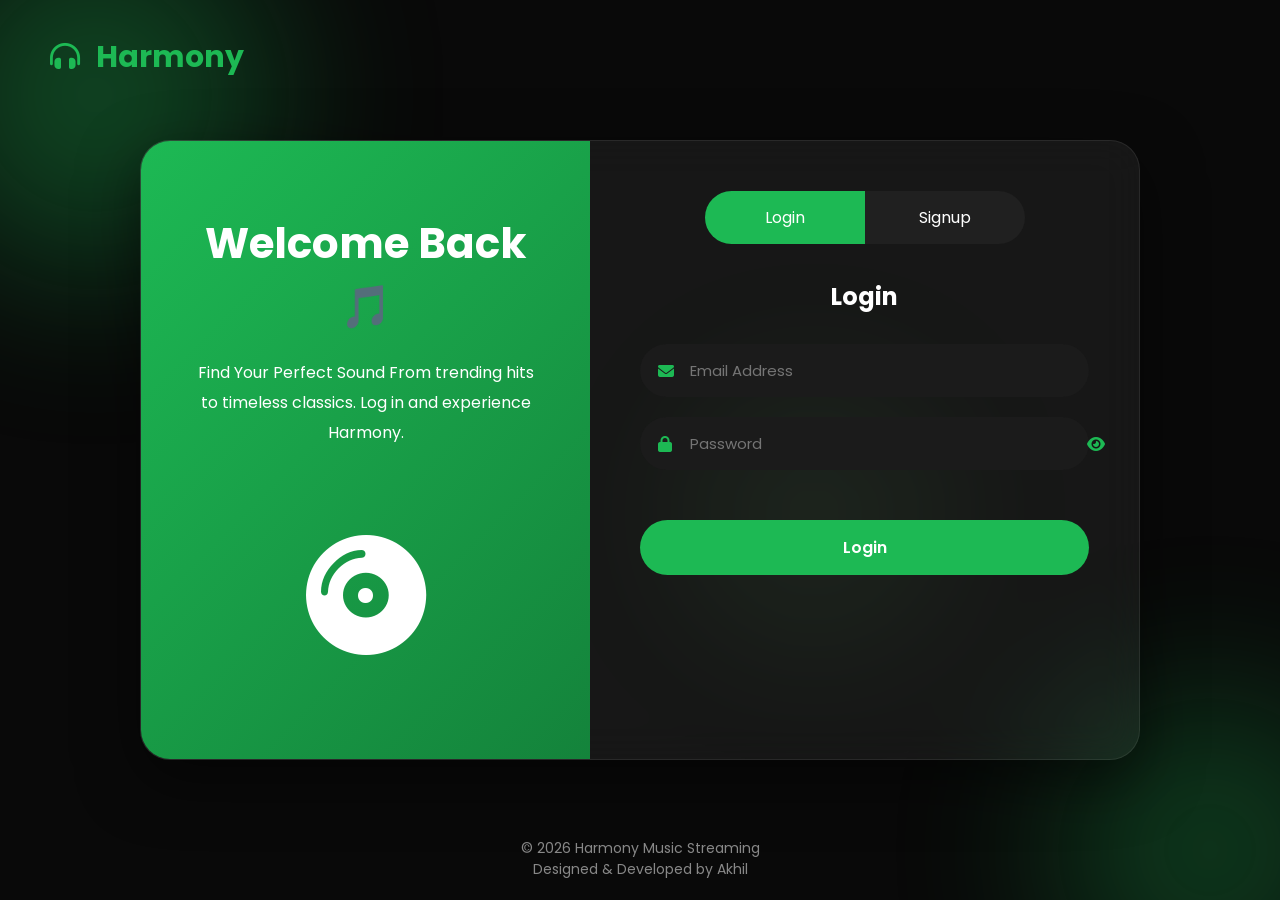
==== home.html @ f6b16c2b "Intial commit" ====
<!DOCTYPE html>
<html lang="en">

<head>

    <meta charset="UTF-8">
    <meta name="viewport" content="width=device-width, initial-scale=1.0">

    <title>Harmony | Music Dashboard</title>

    <!-- CSS -->
    <link rel="stylesheet" href="css/home.css">

    <!-- Google Font -->
    <link href="https://fonts.googleapis.com/css2?family=Poppins:wght@300;400;500;600;700&display=swap"
        rel="stylesheet">

    <!-- Font Awesome -->
    <link rel="stylesheet" href="https://cdnjs.cloudflare.com/ajax/libs/font-awesome/6.6.0/css/all.min.css">

</head>

<body>

    <!-- Sidebar -->

    <aside class="sidebar">

        <div class="logo">

            <i class="fa-solid fa-headphones-simple"></i>

            <span>Harmony</span>

        </div>

        <ul>

            <li class="active" data-target="page-top">
                <i class="fa-solid fa-house"></i>
                Home
            </li>

            <li data-target="trendingSongs">
                <i class="fa-solid fa-fire"></i>
                Trending
            </li>

            <li data-target="recentContainer">
                <i class="fa-solid fa-clock-rotate-left"></i>
                Recent
            </li>

        </ul>

        <button id="logoutBtn">

            <i class="fa-solid fa-right-from-bracket"></i>

            Logout

        </button>

    </aside>

    <!-- Main -->

    <main class="main-content">

        <div id="page-top"></div>

        <!-- TOP BAR -->

        <header class="topbar" id="topbar">

            <div class="search-box">

                <i class="fa-solid fa-magnifying-glass"></i>

                <input type="text" id="searchInput" placeholder="Search Songs, Albums or Artists">

                <button id="searchBtn">

                    <i class="fa-solid fa-arrow-right"></i>

                </button>

            </div>

            <div class="user">

                <i class="fa-solid fa-user-circle"></i>

                <span id="username">

                    Welcome

                </span>

            </div>

        </header>

        <!-- HERO -->

        <section class="hero" id="hero">

            <div class="hero-text">

                <h1>

                    <span id="heroGreeting">Good Evening</span>,

                    <span id="heroUser">

                        User

                    </span>

                    👋

                </h1>

                <p>

Ready to discover something new? Search, and enjoy instant music previews.

                </p>

                <button id="discoverBtn">

                    Discover Music

                </button>

            </div>

            <div class="hero-image">

                <i class="fa-solid fa-compact-disc"></i>

            </div>

        </section>

        <!-- SEARCH RESULTS -->

        <section class="songs-section">

            <div class="section-title">

                <h2>

                    Search Results

                </h2>

            </div>

            <div class="song-grid" id="songContainer">

            </div>

        </section>

        <!-- TRENDING -->

        <section class="songs-section">

            <div class="section-title">

                <h2>

                    Trending Songs

                </h2>

            </div>

            <div class="song-grid" id="trendingSongs">

            </div>

        </section>

        <!-- RECENTLY PLAYED -->

        <section class="songs-section">

            <div class="section-title">

                <h2>

                    Recently Played

                </h2>

            </div>

            <div class="song-grid" id="recentContainer">

            </div>

        </section>

    </main>

    <!-- Music Player -->

    <footer class="player">

        <div class="player-left">

            <img src="" id="playerImage" alt="Album">

            <div>

                <h4 id="playerSong">

                    No Song Playing

                </h4>

                <p id="playerArtist">

                    Harmony Music

                </p>

            </div>

        </div>

        <div class="player-center">

            <div class="controls">

                <button id="prevBtn">

                    <i class="fa-solid fa-backward-step"></i>

                </button>

                <button id="playBtn">

                    <i class="fa-solid fa-play"></i>

                </button>

                <button id="nextBtn">

                    <i class="fa-solid fa-forward-step"></i>

                </button>

            </div>

            <input type="range" id="progressBar" min="0" max="100" value="0">

        </div>

        <div class="player-right">

            <i class="fa-solid fa-volume-high"></i>

            <input type="range" id="volumeBar" min="0" max="1" step="0.01" value="1">

        </div>

    </footer>

    <!-- Hidden Audio -->

    <audio id="audioPlayer"></audio>

    <!-- Loading Spinner -->

    <div id="loader" class="loader">

    </div>

    <!-- Toast -->

    <div id="toast">

    </div>

    <script src="home.js"></script>

</body>

</html>
---- css/home.css ----
/* --- Global Reset --- */

* {
    margin: 0;
    padding: 0;
    box-sizing: border-box;
    font-family: 'Poppins', sans-serif;
    scroll-behavior: smooth;
}

html {
    overflow-x: hidden;
    scroll-padding-top: 90px;
}

body {
    background: #090909;
    color: #fff;
    display: flex;
    overflow-x: hidden;
}

/* --- Scrollbar --- */

::-webkit-scrollbar {
    width: 10px;
}

::-webkit-scrollbar-track {
    background: #101010;
}

::-webkit-scrollbar-thumb {
    background: #1DB954;
    border-radius: 20px;
}

::-webkit-scrollbar-thumb:hover {
    background: #21d663;
}

/* --- Sidebar --- */

.sidebar {
    width: 200px;
    height: 100vh;
    background: #111;
    position: fixed;
    left: 0;
    top: 0;
    padding: 25px 18px;
    display: flex;
    flex-direction: column;
    justify-content: space-between;
    border-right: 1px solid rgba(255, 255, 255, .08);
}

.logo {
    display: flex;
    align-items: center;
    gap: 10px;
    font-size: 22px;
    font-weight: 700;
    color: #1DB954;
}

.logo i {
    font-size: 24px;
}

.sidebar ul {
    list-style: none;
    margin-top: 40px;
}

.sidebar ul li {
    display: flex;
    align-items: center;
    gap: 12px;
    padding: 12px 14px;
    margin-bottom: 8px;
    border-radius: 10px;
    cursor: pointer;
    transition: .35s;
    font-size: 14px;
}

.sidebar ul li:hover {
    background: #1DB954;
    transform: translateX(5px);
}

.sidebar ul li.active {
    background: #1DB954;
}

.sidebar ul li i {
    width: 18px;
    text-align: center;
    font-size: 16px;
}

#logoutBtn {
    padding: 11px;
    border: none;
    border-radius: 50px;
    background: #1DB954;
    color: #fff;
    cursor: pointer;
    font-size: 13px;
    transition: .35s;
}

#logoutBtn:hover {
    transform: translateY(-4px);
    box-shadow: 0 0 20px #1DB954;
}

/* --- Main --- */

.main-content {
    width: calc(100% - 200px);
    margin-left: 200px;
    padding: 35px;
    padding-bottom: 140px;
}

/* --- Topbar --- */

.topbar {
    display: flex;
    justify-content: space-between;
    align-items: center;
    gap: 30px;
    margin-bottom: 35px;
}

.search-box {
    flex: 1;
    position: relative;
    transition: .35s;
    display: flex;
    align-items: center;
}

.search-box:focus-within {
    transform: scale(1.02);
}

.search-box input {
    width: 100%;
    background: #181818;
    border: none;
    outline: none;
    color: #fff;
    padding: 16px 20px 16px 55px;
    border-radius: 50px 0 0 50px;
    font-size: 15px;
    transition: .35s;
}

.search-box input:focus {
    box-shadow: 0 0 20px rgba(29, 185, 84, .35);
}

.search-box>i {
    position: absolute;
    left: 22px;
    top: 50%;
    transform: translateY(-50%);
    color: #1DB954;
    font-size: 18px;
    z-index: 1;
}

#searchBtn {
    background: #1DB954;
    border: none;
    padding: 16px 20px;
    border-radius: 0 50px 50px 0;
    color: #fff;
    cursor: pointer;
    font-size: 16px;
    transition: .3s;
}

#searchBtn:hover {
    background: #21d663;
}

.user {
    display: flex;
    align-items: center;
    gap: 12px;
    background: #181818;
    padding: 10px 18px;
    border-radius: 50px;
}

.user i {
    font-size: 28px;
    color: #1DB954;
}

.user span {
    font-weight: 500;
}

/* --- Hero --- */

.hero {
    display: flex;
    justify-content: space-between;
    align-items: center;
    background: linear-gradient(135deg, #1DB954, #14833b);
    padding: 45px;
    border-radius: 25px;
    margin-bottom: 45px;
    overflow: hidden;
    position: relative;
}

.hero::before {
    content: "";
    position: absolute;
    width: 450px;
    height: 450px;
    border-radius: 50%;
    background: rgba(255, 255, 255, .08);
    top: -180px;
    right: -100px;
}

.hero-text {
    width: 60%;
    z-index: 2;
}

.hero-text h1 {
    font-size: 46px;
    margin-bottom: 18px;
}

.hero-text p {
    line-height: 30px;
    width: 90%;
    color: #f3f3f3;
    margin-bottom: 30px;
}

#discoverBtn {
    padding: 15px 34px;
    border: none;
    border-radius: 50px;
    background: #fff;
    color: #111;
    cursor: pointer;
    font-size: 16px;
    font-weight: 600;
    transition: .35s;
}

#discoverBtn:hover {
    transform: translateY(-5px);
}

.hero-image {
    width: 280px;
    height: 280px;
    display: flex;
    justify-content: center;
    align-items: center;
    z-index: 2;
}

.hero-image i {
    font-size: 180px;
    color: #fff;
    animation: rotateDisc 12s linear infinite;
}

.hero-image i.playing {
    animation: spinDisc 5s linear infinite;
}

@keyframes rotateDisc {
    from {
        transform: rotate(0deg);
    }

    to {
        transform: rotate(360deg);
    }
}

@keyframes spinDisc {
    from {
        transform: rotate(0deg);
    }

    to {
        transform: rotate(360deg);
    }
}

/* --- Section Titles --- */

.section-title {
    display: flex;
    justify-content: space-between;
    align-items: center;
    margin-bottom: 25px;
}

.section-title h2 {
    font-size: 28px;
    font-weight: 600;
}

.songs-section {
    margin-bottom: 50px;
    scroll-margin-top: 100px;
}

/* --- Loader --- */

.loader {
    position: fixed;
    inset: 0;
    background: rgba(0, 0, 0, .8);
    display: none;
    justify-content: center;
    align-items: center;
    z-index: 9999;
}

.loader.active {
    display: flex;
}

.loader::after {
    content: "";
    width: 60px;
    height: 60px;
    border-radius: 50%;
    border: 6px solid #333;
    border-top: 6px solid #1DB954;
    animation: spin 1s linear infinite;
}

@keyframes spin {
    to {
        transform: rotate(360deg);
    }
}

/* --- Toast --- */

#toast {
    position: fixed;
    top: 30px;
    right: 30px;
    background: #1DB954;
    padding: 15px 25px;
    border-radius: 8px;
    opacity: 0;
    pointer-events: none;
    transition: .4s;
    z-index: 9999;
}

#toast.show {
    opacity: 1;
}

/* --- Song Grid --- */

.song-grid {
    display: grid;
    grid-template-columns: repeat(auto-fill, minmax(220px, 1fr));
    gap: 25px;
}

/* --- Song Card --- */

.song-card {
    background: #181818;
    border-radius: 20px;
    padding: 18px;
    transition: .35s;
    cursor: pointer;
    position: relative;
    overflow: hidden;
    backdrop-filter: blur(10px);
    animation: fadeIn .6s ease;
}

.song-card:hover {
    transform: translateY(-10px);
    background: #202020;
    box-shadow: 0 15px 35px rgba(0, 0, 0, .5);
    border: 1px solid rgba(29, 185, 84, .25);
}

.song-card::before {
    content: "";
    position: absolute;
    inset: 0;
    background: linear-gradient(180deg, transparent, rgba(29, 185, 84, .12));
    opacity: 0;
    transition: .35s;
}

.song-card:hover::before {
    opacity: 1;
}

.song-card img {
    width: 100%;
    height: 190px;
    object-fit: cover;
    border-radius: 15px;
    transition: .35s;
}

.song-card:hover img {
    transform: scale(1.05);
}

.song-info {
    margin-top: 15px;
}

.song-info h3 {
    font-size: 18px;
    font-weight: 600;
    white-space: nowrap;
    overflow: hidden;
    text-overflow: ellipsis;
}

.song-info p {
    color: #b8b8b8;
    margin-top: 6px;
    font-size: 14px;
    white-space: nowrap;
    overflow: hidden;
    text-overflow: ellipsis;
}

/* --- Play Button --- */

.play-btn {
    position: absolute;
    right: 20px;
    bottom: 90px;
    width: 55px;
    height: 55px;
    border: none;
    border-radius: 50%;
    background: #1DB954;
    color: #fff;
    cursor: pointer;
    font-size: 20px;
    opacity: 0;
    transform: translateY(20px);
    transition: .3s;
}

.song-card:hover .play-btn {
    opacity: 1;
    transform: translateY(0);
}

.play-btn:hover {
    transform: scale(1.08);
}

/* --- Song Actions --- */

.song-actions {
    display: flex;
    justify-content: space-between;
    align-items: center;
    margin-top: 18px;
}

.song-actions button {
    border: none;
    background: #222;
    color: #fff;
    cursor: pointer;
    padding: 10px 16px;
    border-radius: 30px;
    transition: .3s;
}

.song-actions button:hover {
    background: #1DB954;
}

.song-actions i {
    margin-right: 8px;
}

/* --- Empty State --- */

.empty {
    width: 100%;
    background: #181818;
    padding: 50px;
    border-radius: 20px;
    text-align: center;
    color: #888;
    font-size: 18px;
}

/* --- Recently Played --- */

#recentContainer {
    display: grid;
    grid-template-columns: repeat(auto-fill, minmax(220px, 1fr));
    gap: 25px;
}

/* --- Disc Icon Placeholder --- */

.no-image {
    width: 100%;
    height: 190px;
    display: flex;
    justify-content: center;
    align-items: center;
    background: #202020;
    border-radius: 15px;
    color: #1DB954;
    font-size: 70px;
}

/* --- Fade In --- */

@keyframes fadeIn {
    from {
        opacity: 0;
        transform: translateY(25px);
    }

    to {
        opacity: 1;
        transform: translateY(0);
    }
}

/* --- Music Player --- */

.player {
    position: fixed;
    left: 200px;
    right: 0;
    bottom: 0;
    height: 95px;
    background: #111;
    border-top: 1px solid rgba(255, 255, 255, .08);
    display: flex;
    justify-content: space-between;
    align-items: center;
    padding: 0 35px;
    z-index: 999;
}

.player-left {
    display: flex;
    align-items: center;
    gap: 18px;
    width: 320px;
}

.player-left div {
    min-width: 0;
    overflow: hidden;
}

.player-left img {
    width: 65px;
    height: 65px;
    border-radius: 12px;
    object-fit: cover;
    background: #222;
}

.player-left h4 {
    font-size: 17px;
    white-space: nowrap;
    overflow: hidden;
    text-overflow: ellipsis;
}

.player-left p {
    color: #aaa;
    font-size: 14px;
    margin-top: 4px;
}

.player-center {
    width: 45%;
    display: flex;
    flex-direction: column;
    align-items: center;
}

.controls {
    display: flex;
    align-items: center;
    gap: 25px;
    margin-bottom: 12px;
}

.controls button {
    border: none;
    background: #202020;
    color: #fff;
    width: 46px;
    height: 46px;
    border-radius: 50%;
    cursor: pointer;
    transition: .3s;
    font-size: 16px;
}

.controls button:hover {
    background: #1DB954;
    transform: scale(1.08);
}

#playBtn {
    width: 58px;
    height: 58px;
    background: #1DB954;
    font-size: 20px;
}

#playBtn:hover {
    transform: scale(1.12);
}

#playBtn.playing {
    animation: pulse 1.5s infinite;
}

@keyframes pulse {
    0% {
        box-shadow: 0 0 0 rgba(29, 185, 84, .5);
    }

    70% {
        box-shadow: 0 0 25px rgba(29, 185, 84, .45);
    }

    100% {
        box-shadow: 0 0 0 rgba(29, 185, 84, 0);
    }
}

#progressBar {
    width: 100%;
    cursor: pointer;
    accent-color: #1DB954;
}

.player-right {
    width: 220px;
    display: flex;
    justify-content: flex-end;
    align-items: center;
    gap: 15px;
}

.player-right i {
    color: #1DB954;
    font-size: 18px;
}

#volumeBar {
    width: 130px;
    cursor: pointer;
    accent-color: #1DB954;
}

/* --- Audio --- */

audio {
    display: none;
}

/* --- Button Effects --- */

button {
    transition: .3s;
}

button:hover {
    transform: translateY(-2px);
}

/* --- Selection --- */

::selection {
    background: #1DB954;
    color: #fff;
}

/* --- Footer Gap --- */

main {
    padding-bottom: 130px;
}

/* --- Responsive --- */

@media(max-width:1200px) {
    .player {
        left: 0;
    }

    .sidebar {
        width: 85px;
    }

    .sidebar .logo span {
        display: none;
    }

    .sidebar ul li {
        justify-content: center;
        font-size: 0;
    }

    .sidebar ul li i {
        font-size: 20px;
        margin: 0;
    }

    #logoutBtn {
        font-size: 0;
    }

    #logoutBtn i {
        font-size: 18px;
    }

    .main-content {
        width: calc(100% - 85px);
        margin-left: 85px;
    }
}

@media(max-width:900px) {
    .hero {
        flex-direction: column;
        text-align: center;
    }

    .hero-text {
        width: 100%;
    }

    .hero-text p {
        width: 100%;
    }

    .hero-image {
        margin-top: 35px;
    }

    .topbar {
        flex-direction: column;
        align-items: stretch;
    }

    .player {
        flex-direction: column;
        height: auto;
        padding: 20px;
        gap: 15px;
    }

    .player-left {
        width: 100%;
        justify-content: center;
    }

    .player-center {
        width: 100%;
    }

    .player-right {
        width: 100%;
        justify-content: center;
    }
}

@media(max-width:650px) {
    .sidebar {
        width: 100%;
        height: auto;
        position: fixed;
        bottom: 0;
        top: auto;
        left: 0;
        flex-direction: row;
        padding: 8px 12px;
        border-right: none;
        border-top: 1px solid rgba(255, 255, 255, .08);
        z-index: 998;
        justify-content: space-around;
        align-items: center;
    }

    .sidebar .logo {
        display: none;
    }

    .sidebar ul {
        display: flex;
        flex-direction: row;
        margin-top: 0;
        gap: 5px;
    }

    .sidebar ul li {
        padding: 8px 12px;
        margin-bottom: 0;
        font-size: 12px;
        flex-direction: column;
        gap: 4px;
        white-space: nowrap;
    }

    .sidebar ul li i {
        font-size: 18px;
        width: auto;
    }

    #logoutBtn {
        padding: 8px 14px;
        font-size: 12px;
        white-space: nowrap;
    }

    #logoutBtn i {
        font-size: 12px;
        margin-right: 4px;
    }

    .main-content {
        width: 100%;
        margin-left: 0;
        padding: 20px;
        padding-bottom: 110px;
    }

    .player {
        left: 0;
        bottom: 55px;
        height: 60px;
        padding: 0 12px;
        flex-direction: row;
        gap: 0;
        background: #0d0d0d;
        border-top: 1px solid rgba(255, 255, 255, .06);
    }

    .player-left {
        width: auto;
        gap: 10px;
        flex: 1;
        min-width: 0;
        justify-content: flex-start;
    }

    .player-left img {
        width: 42px;
        height: 42px;
        border-radius: 6px;
    }

    .player-left div {
        min-width: 0;
    }

    .player-left h4 {
        font-size: 13px;
        margin: 0;
    }

    .player-left p {
        font-size: 11px;
        margin: 0;
    }

    .player-center {
        width: auto;
        flex-direction: row;
        align-items: center;
        gap: 8px;
    }

    #progressBar {
        display: none;
    }

    .controls {
        flex-direction: row;
        margin-bottom: 0;
        gap: 10px;
    }

    .controls button {
        width: 34px;
        height: 34px;
        font-size: 12px;
        background: transparent;
    }

    .controls button:hover {
        background: transparent;
        transform: none;
    }

    #playBtn {
        width: 40px;
        height: 40px;
        font-size: 15px;
        background: #1DB954;
    }

    #playBtn:hover {
        transform: none;
    }

    .player-right {
        width: auto;
        gap: 8px;
        display: none;
    }

    .hero {
        padding: 30px;
    }

    .hero-text h1 {
        font-size: 34px;
    }

    .hero-image {
        display: none;
    }

    .song-grid,
    #recentContainer {
        display: flex;
        overflow-x: auto;
        gap: 15px;
        padding-bottom: 10px;
        scroll-snap-type: x mandatory;
        -webkit-overflow-scrolling: touch;
        scrollbar-width: thin;
    }

    .song-grid::-webkit-scrollbar,
    #recentContainer::-webkit-scrollbar {
        height: 6px;
    }

    .song-grid::-webkit-scrollbar-thumb,
    #recentContainer::-webkit-scrollbar-thumb {
        background: #1DB954;
        border-radius: 10px;
    }

    .song-card {
        min-width: 200px;
        max-width: 200px;
        flex-shrink: 0;
        scroll-snap-align: start;
    }

    .song-card img {
        height: 170px;
    }

    .empty {
        min-width: 100%;
    }
}

/* --- Small Mobile Dashboard (< 480px) --- */

@media(max-width:480px) {
    .sidebar {
        padding: 6px 8px;
    }

    .sidebar ul li {
        padding: 6px 8px;
        font-size: 10px;
        gap: 3px;
    }

    .sidebar ul li i {
        font-size: 16px;
    }

    #logoutBtn {
        padding: 6px 10px;
        font-size: 10px;
    }

    #logoutBtn i {
        font-size: 10px;
    }

    .main-content {
        padding: 15px;
        padding-bottom: 110px;
    }

    .topbar {
        flex-direction: column;
        gap: 15px;
    }

    .search-box input {
        padding: 12px 15px 12px 40px;
        font-size: 13px;
    }

    .search-box>i {
        left: 15px;
        font-size: 15px;
    }

    #searchBtn {
        padding: 12px 14px;
        font-size: 14px;
    }

    .user {
        padding: 8px 14px;
        gap: 8px;
    }

    .user i {
        font-size: 22px;
    }

    .user span {
        font-size: 13px;
    }

    .hero {
        padding: 25px 20px;
        border-radius: 18px;
    }

    .hero-text h1 {
        font-size: 26px;
        margin-bottom: 12px;
    }

    .hero-text p {
        font-size: 14px;
        width: 100%;
    }

    #discoverBtn {
        padding: 12px 24px;
        font-size: 14px;
    }

    .section-title h2 {
        font-size: 20px;
    }

    .song-card {
        padding: 12px;
    }

    .song-card img {
        height: 160px;
    }

    .song-info h3 {
        font-size: 15px;
    }

    .song-info p {
        font-size: 12px;
    }

    .play-btn {
        width: 45px;
        height: 45px;
        font-size: 16px;
        bottom: 80px;
        right: 15px;
    }

    .player {
        height: 55px;
        padding: 0 10px;
        gap: 0;
        background: #0d0d0d;
        border-top: 1px solid rgba(255, 255, 255, .06);
    }

    .player-left img {
        width: 38px;
        height: 38px;
        border-radius: 4px;
    }

    .player-left h4 {
        font-size: 12px;
        max-width: 100px;
        overflow: hidden;
        text-overflow: ellipsis;
    }

    .player-left p {
        font-size: 10px;
    }

    #progressBar {
        display: none;
    }

    .controls {
        gap: 8px;
    }

    .controls button {
        width: 30px;
        height: 30px;
        font-size: 11px;
    }

    #playBtn {
        width: 36px;
        height: 36px;
        font-size: 14px;
    }

    .player-right {
        display: none;
    }

    #toast {
        top: 15px;
        right: 15px;
        left: 15px;
        text-align: center;
        font-size: 13px;
        padding: 10px 18px;
    }
}
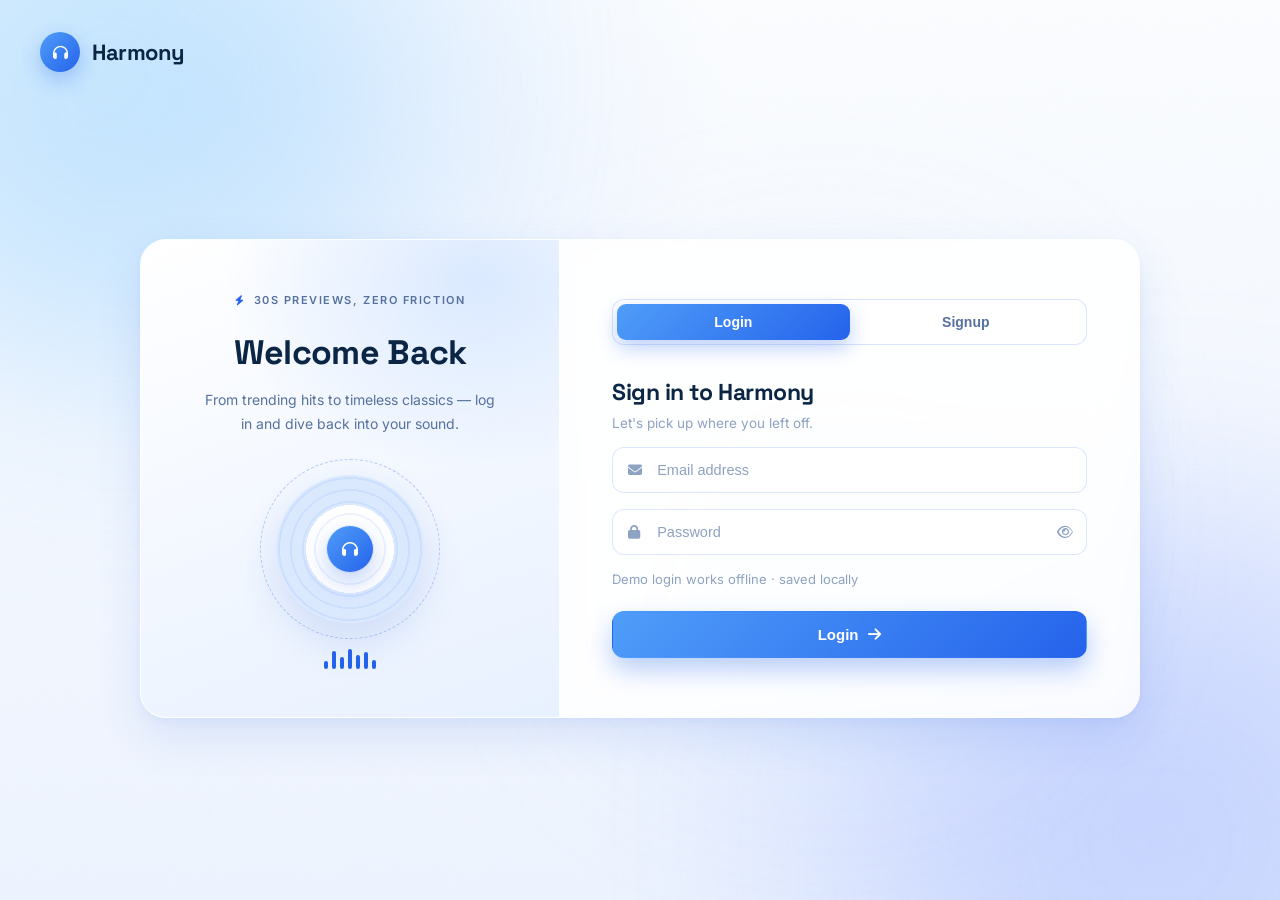
==== commit 6190a84a: "Enhance UI: premium reveal animations, live search, circular logos/favicon, responsive nav" ====
--- a/home.html
+++ b/home.html
@@ -6,31 +6,45 @@
     <meta charset="UTF-8">
     <meta name="viewport" content="width=device-width, initial-scale=1.0">
 
-    <title>Harmony | Music Dashboard</title>
-
-    <!-- CSS -->
+    <title>Harmony</title>
+
+    <link rel="icon" type="image/svg+xml" href="images/favicon.svg">
+
     <link rel="stylesheet" href="css/home.css">
 
-    <!-- Google Font -->
-    <link href="https://fonts.googleapis.com/css2?family=Poppins:wght@300;400;500;600;700&display=swap"
+    <link rel="preconnect" href="https://fonts.googleapis.com">
+    <link rel="preconnect" href="https://fonts.gstatic.com" crossorigin>
+
+    <link
+        href="https://fonts.googleapis.com/css2?family=Inter:wght@400;500;600;700&family=Space+Grotesk:wght@500;600;700&display=swap"
         rel="stylesheet">
 
-    <!-- Font Awesome -->
     <link rel="stylesheet" href="https://cdnjs.cloudflare.com/ajax/libs/font-awesome/6.6.0/css/all.min.css">
 
 </head>
 
 <body>
 
-    <!-- Sidebar -->
+    <!-- Ambient background -->
+
+    <div class="aurora" aria-hidden="true">
+        <span class="blob blob-a"></span>
+        <span class="blob blob-b"></span>
+        <span class="blob blob-c"></span>
+        <span class="grain"></span>
+    </div>
+
+    <!-- ================= SIDEBAR ================= -->
 
     <aside class="sidebar">
 
         <div class="logo">
 
-            <i class="fa-solid fa-headphones-simple"></i>
-
-            <span>Harmony</span>
+            <span class="logo-mark">
+                <i class="fa-solid fa-headphones"></i>
+            </span>
+
+            <span class="logo-name">Harmony</span>
 
         </div>
 
@@ -38,32 +52,41 @@
 
             <li class="active" data-target="page-top">
                 <i class="fa-solid fa-house"></i>
-                Home
+                <span>Home</span>
             </li>
 
-            <li data-target="trendingSongs">
-                <i class="fa-solid fa-fire"></i>
-                Trending
+            <li data-target="chartsSection">
+                <i class="fa-solid fa-chart-simple"></i>
+                <span>Charts</span>
             </li>
 
             <li data-target="recentContainer">
                 <i class="fa-solid fa-clock-rotate-left"></i>
-                Recent
+                <span>Recent</span>
             </li>
 
+            <li data-target="search">
+                <i class="fa-solid fa-magnifying-glass"></i>
+                <span>Search</span>
+            </li>
+
         </ul>
 
-        <button id="logoutBtn">
-
-            <i class="fa-solid fa-right-from-bracket"></i>
-
-            Logout
-
-        </button>
+        <div class="side-footer">
+
+            <button id="logoutBtn">
+
+                <i class="fa-solid fa-right-from-bracket"></i>
+
+                <span>Logout</span>
+
+            </button>
+
+        </div>
 
     </aside>
 
-    <!-- Main -->
+    <!-- ================= MAIN ================= -->
 
     <main class="main-content">
 
@@ -71,17 +94,16 @@
 
         <!-- TOP BAR -->
 
-        <header class="topbar" id="topbar">
+        <header class="topbar">
 
             <div class="search-box">
 
-                <i class="fa-solid fa-magnifying-glass"></i>
-
-                <input type="text" id="searchInput" placeholder="Search Songs, Albums or Artists">
-
-                <button id="searchBtn">
-
-                    <i class="fa-solid fa-arrow-right"></i>
+                <input type="text" id="searchInput" placeholder="Search songs, albums or artists…"
+                    autocomplete="off" aria-label="Search songs">
+
+                <button id="searchBtn" aria-label="Search">
+
+                    <i class="fa-solid fa-magnifying-glass"></i>
 
                 </button>
 
@@ -89,143 +111,174 @@
 
             <div class="user">
 
-                <i class="fa-solid fa-user-circle"></i>
-
-                <span id="username">
-
-                    Welcome
-
+                <span class="user-avatar">
+                    <i class="fa-solid fa-user"></i>
                 </span>
 
+                <span id="username">Welcome</span>
+
             </div>
 
         </header>
 
+        <!-- SEARCH VIEW (dedicated search page — same page, player keeps playing) -->
+
+        <section class="search-section view" id="searchView" hidden>
+
+            <div class="section-title">
+
+                <h2>Try Searching</h2>
+
+                <span class="section-count">Quick picks for you</span>
+
+            </div>
+
+            <div class="suggest-list" id="suggestList">
+
+            </div>
+
+            <div class="section-title results-head">
+
+                <h2>Search Results</h2>
+
+                <span class="section-count" id="searchCount">0 tracks</span>
+
+            </div>
+
+            <div class="song-list" id="songContainer">
+
+            </div>
+
+        </section>
+
         <!-- HERO -->
 
-        <section class="hero" id="hero">
-
-            <div class="hero-text">
-
-                <h1>
-
-                    <span id="heroGreeting">Good Evening</span>,
-
-                    <span id="heroUser">
-
-                        User
-
+        <section class="hero view" id="hero">
+
+            <div class="hero-blob" aria-hidden="true"></div>
+
+            <div class="hero-head">
+
+                <div class="hero-title">
+
+                    <span class="eyebrow">
+                        <i class="fa-solid fa-fire"></i>
+                        Trending now
                     </span>
 
-                    👋
-
-                </h1>
-
-                <p>
-
-Ready to discover something new? Search, and enjoy instant music previews.
-
-                </p>
-
-                <button id="discoverBtn">
-
-                    Discover Music
-
-                </button>
-
-            </div>
-
-            <div class="hero-image">
-
-                <i class="fa-solid fa-compact-disc"></i>
+                    <h1>What the world is listening to</h1>
+
+                </div>
+
+            </div>
+
+            <div class="hero-marquee">
+
+                <div class="hero-track" id="heroTrack"></div>
 
             </div>
 
         </section>
 
-        <!-- SEARCH RESULTS -->
-
-        <section class="songs-section">
+        <!-- CHARTS -->
+
+        <section class="songs-section view" id="chartsSection">
 
             <div class="section-title">
 
-                <h2>
-
-                    Search Results
-
-                </h2>
-
-            </div>
-
-            <div class="song-grid" id="songContainer">
+                <h2>Top Charts</h2>
+
+                <span class="section-chips">
+
+                    <span class="chip"><i class="fa-solid fa-chart-simple"></i> Live Top 50</span>
+
+                </span>
+
+            </div>
+
+            <div class="chart-grid" id="chartGrid">
+
+            </div>
+
+            <!-- Expanded chart list (shown when a chart is clicked) -->
+
+            <div class="chart-panel-inline" id="chartPanelInline" hidden>
+
+                <div class="chart-head">
+
+                    <span class="chart-badge" id="chartBadge">
+
+                        <i class="fa-solid fa-chart-simple"></i> Top 50
+
+                    </span>
+
+                    <button class="chart-close" id="chartClose" aria-label="Close chart">
+
+                        <i class="fa-solid fa-xmark"></i>
+
+                    </button>
+
+                </div>
+
+                <div class="chart-copy">
+
+                    <h3 id="chartTitle">Top 50</h3>
+
+                    <p id="chartSub">Live chart</p>
+
+                </div>
+
+                <div class="chart-list" id="chartList">
+
+                </div>
 
             </div>
 
         </section>
 
-        <!-- TRENDING -->
-
-        <section class="songs-section">
+        <!-- RECENTLY PLAYED -->
+
+        <section class="songs-section view" id="recentSection">
 
             <div class="section-title">
 
-                <h2>
-
-                    Trending Songs
-
-                </h2>
-
-            </div>
-
-            <div class="song-grid" id="trendingSongs">
+                <h2>Recently Played</h2>
+
+                <button class="text-btn" id="clearRecentBtn">
+
+                    <i class="fa-solid fa-broom"></i>
+
+                    Clear history
+
+                </button>
+
+            </div>
+
+            <div class="song-grid" id="recentContainer">
 
             </div>
 
         </section>
 
-        <!-- RECENTLY PLAYED -->
-
-        <section class="songs-section">
-
-            <div class="section-title">
-
-                <h2>
-
-                    Recently Played
-
-                </h2>
-
-            </div>
-
-            <div class="song-grid" id="recentContainer">
-
-            </div>
-
-        </section>
-
     </main>
 
-    <!-- Music Player -->
-
-    <footer class="player">
+    <!-- ================= MUSIC PLAYER ================= -->
+
+    <footer class="player" id="player">
 
         <div class="player-left">
 
-            <img src="" id="playerImage" alt="Album">
-
-            <div>
-
-                <h4 id="playerSong">
-
-                    No Song Playing
-
-                </h4>
-
-                <p id="playerArtist">
-
-                    Harmony Music
-
-                </p>
+            <div class="artwork">
+
+                <img src="" id="playerImage" alt="Album artwork">
+
+            </div>
+
+            <div class="track-meta">
+
+                <h4 id="playerSong">Nothing playing</h4>
+
+                <p id="playerArtist">Harmony — preview player</p>
 
             </div>
 
@@ -235,19 +288,19 @@
 
             <div class="controls">
 
-                <button id="prevBtn">
+                <button id="prevBtn" aria-label="Previous">
 
                     <i class="fa-solid fa-backward-step"></i>
 
                 </button>
 
-                <button id="playBtn">
+                <button id="playBtn" aria-label="Play or pause">
 
                     <i class="fa-solid fa-play"></i>
 
                 </button>
 
-                <button id="nextBtn">
+                <button id="nextBtn" aria-label="Next">
 
                     <i class="fa-solid fa-forward-step"></i>
 
@@ -255,35 +308,49 @@
 
             </div>
 
-            <input type="range" id="progressBar" min="0" max="100" value="0">
+            <div class="progress-row">
+
+                <span id="curTime">0:00</span>
+
+                <input type="range" id="progressBar" min="0" max="100" value="0" aria-label="Seek">
+
+                <span id="durTime">0:30</span>
+
+            </div>
 
         </div>
 
         <div class="player-right">
 
-            <i class="fa-solid fa-volume-high"></i>
-
-            <input type="range" id="volumeBar" min="0" max="1" step="0.01" value="1">
+            <i class="fa-solid fa-volume-high" aria-hidden="true"></i>
+
+            <input type="range" id="volumeBar" min="0" max="1" step="0.01" value="1" aria-label="Volume">
 
         </div>
 
     </footer>
 
-    <!-- Hidden Audio -->
+    <!-- Hidden audio element -->
 
     <audio id="audioPlayer"></audio>
 
-    <!-- Loading Spinner -->
-
-    <div id="loader" class="loader">
+    <!-- Loading overlay -->
+
+    <div id="loader" class="loader" role="status" aria-label="Loading">
+
+        <div class="loader-disc">
+
+            <i class="fa-solid fa-headphones"></i>
+
+        </div>
+
+        <p>Tuning in…</p>
 
     </div>
 
     <!-- Toast -->
 
-    <div id="toast">
-
-    </div>
+    <div id="toast" role="status"></div>
 
     <script src="home.js"></script>
 
--- a/css/home.css
+++ b/css/home.css
@@ -1,1154 +1,1947 @@
-/* --- Global Reset --- */
+/* ==================================================
+   HARMONY — Dashboard (Light · Blue Glassmorphism)
+   Pure white canvas, frosted-glass cards, royal-blue
+   accent, soft sky gradient ambience — matches landing.
+   ================================================== */
+
+:root {
+    --bg-0: #ffffff;
+    --bg-1: #f3f8ff;
+    --glass: rgba(255, 255, 255, 0.62);
+    --glass-strong: rgba(255, 255, 255, 0.82);
+    --glass-tint: rgba(235, 243, 255, 0.65);
+    --line: rgba(64, 120, 255, 0.18);
+    --line-strong: rgba(64, 120, 255, 0.32);
+    --ink: #0b2545;
+    --ink-2: #56719e;
+    --ink-3: #8ea2c2;
+
+    --accent: #2563eb;
+    --accent-light: #4f9df9;
+    --accent-deep: #1d4ed8;
+    --on-accent: #ffffff;
+
+    --grad-blue: linear-gradient(135deg, #4f9df9 0%, #2563eb 100%);
+
+    --font-body: 'Inter', system-ui, -apple-system, sans-serif;
+    --font-display: 'Space Grotesk', 'Inter', sans-serif;
+
+    --radius-lg: 26px;
+    --radius-md: 18px;
+    --radius-sm: 12px;
+
+    --shadow-1: 0 18px 46px rgba(45, 95, 210, 0.12), 0 4px 12px rgba(45, 95, 210, 0.05);
+    --shadow-hover: 0 32px 70px rgba(45, 95, 210, 0.18);
+    --focus: 0 0 0 3px rgba(59, 130, 246, 0.22);
+
+    --ease: cubic-bezier(0.16, 1, 0.3, 1);
+    --side-w: 270px;
+}
 
 * {
     margin: 0;
     padding: 0;
     box-sizing: border-box;
-    font-family: 'Poppins', sans-serif;
-    scroll-behavior: smooth;
 }
 
 html {
     overflow-x: hidden;
-    scroll-padding-top: 90px;
+    scroll-padding-top: 96px;
 }
 
 body {
-    background: #090909;
-    color: #fff;
-    display: flex;
-    overflow-x: hidden;
+    font-family: var(--font-body);
+    background: var(--bg-0);
+    color: var(--ink);
+    min-height: 100vh;
+    display: flex;
+    -webkit-font-smoothing: antialiased;
+    text-rendering: optimizeLegibility;
+}
+
+::selection {
+    background: var(--accent);
+    color: var(--on-accent);
+}
+
+button {
+    font-family: inherit;
+    cursor: pointer;
+    border: none;
+    background: none;
+    color: inherit;
 }
 
 /* --- Scrollbar --- */
 
 ::-webkit-scrollbar {
-    width: 10px;
+    width: 9px;
+    height: 9px;
 }
 
 ::-webkit-scrollbar-track {
-    background: #101010;
+    background: #eef4fc;
 }
 
 ::-webkit-scrollbar-thumb {
-    background: #1DB954;
+    background: #c5d6f2;
     border-radius: 20px;
+    border: 2px solid #eef4fc;
 }
 
 ::-webkit-scrollbar-thumb:hover {
-    background: #21d663;
-}
-
-/* --- Sidebar --- */
+    background: #a9c3ea;
+}
+
+/* ==================================================
+   Ambient background — soft blue gradient + frosted
+   color blobs so the glass has something to blur
+   ================================================== */
+
+.aurora {
+    position: fixed;
+    inset: 0;
+    z-index: -2;
+    overflow: hidden;
+    background:
+        radial-gradient(1100px 700px at 82% -12%, rgba(109, 168, 255, 0.18), transparent 55%),
+        radial-gradient(1000px 720px at -8% 46%, rgba(164, 191, 255, 0.22), transparent 55%),
+        linear-gradient(180deg, #fbfdff 0%, #f4f8ff 50%, #eef4ff 100%);
+}
+
+.blob {
+    position: absolute;
+    border-radius: 50%;
+    filter: blur(110px);
+    opacity: .6;
+    will-change: transform;
+}
+
+.blob-a {
+    width: 640px;
+    height: 640px;
+    background: #aedeff;
+    top: -220px;
+    right: -160px;
+    animation: drift-a 36s ease-in-out infinite alternate;
+}
+
+.blob-b {
+    width: 560px;
+    height: 560px;
+    background: #b9c9ff;
+    bottom: -240px;
+    left: -180px;
+    animation: drift-b 42s ease-in-out infinite alternate;
+}
+
+.blob-c {
+    width: 360px;
+    height: 360px;
+    background: #d5e6ff;
+    top: 48%;
+    left: 40%;
+    animation: drift-c 48s ease-in-out infinite alternate;
+}
+
+.grain {
+    position: absolute;
+    inset: 0;
+    opacity: .03;
+    background-image: url("data:image/svg+xml,%3Csvg xmlns='http://www.w3.org/2000/svg' width='140' height='140'%3E%3Cfilter id='n'%3E%3CfeTurbulence type='fractalNoise' baseFrequency='0.85' numOctaves='2'/%3E%3C/filter%3E%3Crect width='100%25' height='100%25' filter='url(%23n)'/%3E%3C/svg%3E");
+}
+
+@keyframes drift-a {
+    to { transform: translate(-70px, 100px); }
+}
+
+@keyframes drift-b {
+    to { transform: translate(80px, -70px); }
+}
+
+@keyframes drift-c {
+    to { transform: translate(-40px, 60px); }
+}
+
+/* ==================================================
+   SIDEBAR
+   ================================================== */
 
 .sidebar {
-    width: 200px;
+    width: var(--side-w);
     height: 100vh;
-    background: #111;
     position: fixed;
     left: 0;
     top: 0;
-    padding: 25px 18px;
+    z-index: 900;
     display: flex;
     flex-direction: column;
     justify-content: space-between;
-    border-right: 1px solid rgba(255, 255, 255, .08);
-}
-
-.logo {
-    display: flex;
-    align-items: center;
-    gap: 10px;
-    font-size: 22px;
+    padding: 28px 20px 24px;
+    background: rgba(255, 255, 255, 0.72);
+    backdrop-filter: blur(22px) saturate(160%);
+    -webkit-backdrop-filter: blur(22px) saturate(160%);
+    border-right: 1px solid rgba(255, 255, 255, 0.75);
+    box-shadow: 10px 0 40px rgba(45, 95, 210, 0.06);
+}
+
+.sidebar .logo {
+    display: flex;
+    align-items: center;
+    gap: 12px;
+    padding: 0 8px 22px;
+    border-bottom: 1px solid rgba(64, 120, 255, 0.18);
+}
+
+.logo-mark {
+    width: 42px;
+    height: 42px;
+    border-radius: 50%;
+    display: grid;
+    place-items: center;
+    color: var(--on-accent);
+    background: var(--grad-blue);
+    font-size: 17px;
+    box-shadow: 0 8px 20px rgba(37, 99, 235, 0.3);
+}
+
+.logo-name {
+    font-family: var(--font-display);
+    font-size: 21px;
     font-weight: 700;
-    color: #1DB954;
-}
-
-.logo i {
-    font-size: 24px;
+    letter-spacing: -.02em;
+    color: var(--ink);
 }
 
 .sidebar ul {
     list-style: none;
-    margin-top: 40px;
+    margin-top: 24px;
+    display: flex;
+    flex-direction: column;
+    gap: 10px;
 }
 
 .sidebar ul li {
-    display: flex;
-    align-items: center;
-    gap: 12px;
-    padding: 12px 14px;
-    margin-bottom: 8px;
-    border-radius: 10px;
+    position: relative;
+    display: flex;
+    align-items: center;
+    gap: 15px;
+    padding: 16px 20px;
+    border-radius: var(--radius-md);
     cursor: pointer;
-    transition: .35s;
+    color: var(--ink-2);
+    font-size: 16px;
+    font-weight: 600;
+    background: rgba(255, 255, 255, 0.5);
+    border: 1px solid rgba(255, 255, 255, 0.7);
+    transition: all .25s var(--ease);
+}
+
+.sidebar ul li i {
+    width: 20px;
+    text-align: center;
+    font-size: 18px;
+    color: var(--accent);
+}
+
+.sidebar ul li:hover {
+    color: var(--ink);
+    background: rgba(59, 130, 246, 0.1);
+    border-color: rgba(59, 130, 246, 0.25);
+}
+
+.sidebar ul li.active {
+    color: var(--accent-deep);
+    background: rgba(59, 130, 246, 0.14);
+    border-color: rgba(59, 130, 246, 0.3);
+    font-weight: 700;
+    box-shadow: 0 10px 26px rgba(45, 95, 210, 0.14);
+}
+
+.sidebar ul li.active::before {
+    content: "";
+    position: absolute;
+    left: -20px;
+    top: 22%;
+    height: 56%;
+    width: 3px;
+    border-radius: 3px;
+    background: var(--accent);
+}
+
+.sidebar ul li.active i {
+    color: var(--accent);
+}
+
+.side-footer {
+    border-top: 1px solid rgba(64, 120, 255, 0.18);
+    padding-top: 18px;
+}
+
+#logoutBtn {
+    width: 100%;
+    display: flex;
+    align-items: center;
+    gap: 15px;
+    padding: 16px 20px;
+    border-radius: var(--radius-md);
+    font-size: 15px;
+    font-weight: 600;
+    color: var(--ink-2);
+    border: 1px solid rgba(64, 120, 255, 0.22);
+    transition: all .25s var(--ease);
+}
+
+#logoutBtn i {
+    width: 20px;
+    text-align: center;
+    font-size: 17px;
+}
+
+#logoutBtn:hover {
+    color: var(--accent-deep);
+    border-color: rgba(64, 120, 255, 0.4);
+    background: rgba(59, 130, 246, 0.1);
+}
+
+/* ==================================================
+   MAIN
+   ================================================== */
+
+.main-content {
+    flex: 1;
+    margin-left: var(--side-w);
+    padding: 32px 38px 150px;
+    min-width: 0;
+}
+
+/* --- Topbar --- */
+
+.topbar {
+    display: flex;
+    align-items: center;
+    justify-content: space-between;
+    gap: 24px;
+    margin-bottom: 34px;
+}
+
+.search-box {
+    flex: 1;
+    max-width: 640px;
+    position: relative;
+    display: flex;
+    align-items: center;
+    height: 52px;
+    border-radius: var(--radius-sm);
+    background: var(--glass);
+    border: 1px solid rgba(255, 255, 255, 0.8);
+    backdrop-filter: blur(18px) saturate(160%);
+    -webkit-backdrop-filter: blur(18px) saturate(160%);
+    box-shadow: 0 8px 26px rgba(45, 95, 210, 0.08);
+    transition: border-color .25s var(--ease), background .25s var(--ease), box-shadow .25s var(--ease);
+}
+
+.search-box:focus-within {
+    border-color: rgba(37, 99, 235, 0.5);
+    background: rgba(255, 255, 255, 0.9);
+    box-shadow: var(--focus);
+}
+
+.search-box input {
+    flex: 1;
+    height: 100%;
+    padding: 0 56px 0 18px;
+    border: none;
+    outline: none;
+    background: transparent;
+    color: var(--ink);
+    font-size: 14.5px;
+    font-family: inherit;
+    min-width: 0;
+    text-overflow: ellipsis;
+    white-space: nowrap;
+    overflow: hidden;
+}
+
+.search-box input::placeholder {
+    color: var(--ink-3);
+}
+
+#searchBtn {
+    position: absolute;
+    right: 6px;
+    top: 50%;
+    transform: translateY(-50%);
+    width: 40px;
+    height: 40px;
+    border-radius: calc(var(--radius-sm) - 3px);
+    display: grid;
+    place-items: center;
+    color: var(--on-accent);
+    font-size: 13px;
+    background: var(--grad-blue);
+    box-shadow: 0 8px 20px rgba(37, 99, 235, 0.3);
+    transition: filter .25s var(--ease), box-shadow .25s var(--ease);
+}
+
+#searchBtn:hover {
+    box-shadow: 0 12px 26px rgba(37, 99, 235, 0.42);
+    filter: brightness(1.04);
+}
+
+.user {
+    display: flex;
+    align-items: center;
+    gap: 11px;
+    padding: 6px 16px 6px 6px;
+    border-radius: 999px;
+    background: var(--glass);
+    border: 1px solid rgba(255, 255, 255, 0.8);
+    backdrop-filter: blur(14px) saturate(160%);
+    -webkit-backdrop-filter: blur(14px) saturate(160%);
+    box-shadow: 0 8px 26px rgba(45, 95, 210, 0.08);
+    white-space: nowrap;
+}
+
+.user-avatar {
+    width: 36px;
+    height: 36px;
+    border-radius: 50%;
+    display: grid;
+    place-items: center;
+    color: var(--on-accent);
     font-size: 14px;
-}
-
-.sidebar ul li:hover {
-    background: #1DB954;
-    transform: translateX(5px);
-}
-
-.sidebar ul li.active {
-    background: #1DB954;
-}
-
-.sidebar ul li i {
-    width: 18px;
+    background: var(--grad-blue);
+    box-shadow: 0 6px 16px rgba(37, 99, 235, 0.3);
+}
+
+.user span:last-child {
+    font-weight: 600;
+    font-size: 13.5px;
+}
+
+/* ==================================================
+   HERO
+   ================================================== */
+
+.hero {
+    position: relative;
+    overflow: hidden;
+    padding: 40px 48px 30px;
+    border-radius: var(--radius-lg);
+    margin-bottom: 44px;
+    background:
+        radial-gradient(480px 320px at 86% -10%, rgba(79, 157, 249, 0.2), transparent 60%),
+        var(--glass);
+    border: 1px solid rgba(255, 255, 255, 0.85);
+    backdrop-filter: blur(24px) saturate(160%);
+    -webkit-backdrop-filter: blur(24px) saturate(160%);
+    box-shadow: var(--shadow-1);
+}
+
+.hero::after {
+    content: "";
+    position: absolute;
+    inset: 0;
+    background: url("data:image/svg+xml,%3Csvg xmlns='http://www.w3.org/2000/svg' width='56' height='56'%3E%3Cpath d='M28 0v56M0 28h56' stroke='rgba(37,99,235,0.05)'/%3E%3C/svg%3E");
+    pointer-events: none;
+}
+
+.hero-blob {
+    position: absolute;
+    width: 360px;
+    height: 360px;
+    border-radius: 50%;
+    background: rgba(79, 157, 249, 0.12);
+    filter: blur(90px);
+    top: -160px;
+    right: -80px;
+    animation: drift-a 20s ease-in-out infinite alternate;
+}
+
+/* --- Hero head --- */
+
+.eyebrow {
+    display: inline-flex;
+    align-items: center;
+    gap: 8px;
+    font-size: 11.5px;
+    font-weight: 600;
+    letter-spacing: .14em;
+    text-transform: uppercase;
+    color: var(--ink-2);
+}
+
+.eyebrow i {
+    color: var(--accent);
+    font-size: 10px;
+}
+
+.hero-head {
+    position: relative;
+    z-index: 2;
+    display: flex;
+    align-items: flex-end;
+    justify-content: space-between;
+    gap: 24px;
+    flex-wrap: wrap;
+    margin-bottom: 26px;
+}
+
+.hero-title .eyebrow {
+    margin-bottom: 14px;
+}
+
+.hero-title h1 {
+    font-family: var(--font-display);
+    font-size: clamp(26px, 3vw, 40px);
+    font-weight: 700;
+    line-height: 1.1;
+    letter-spacing: -.025em;
+    margin-bottom: 10px;
+}
+
+.hero-title p {
+    color: var(--ink-2);
+    font-size: 14px;
+    line-height: 1.7;
+    max-width: 560px;
+}
+
+/* --- Marquee --- */
+
+.hero-marquee {
+    position: relative;
+    z-index: 2;
+    overflow: hidden;
+    margin: 0 -48px;
+    padding: 6px 0;
+    -webkit-mask-image: linear-gradient(90deg, transparent 12px, #000 96px, #000 calc(100% - 96px), transparent calc(100% - 12px));
+    mask-image: linear-gradient(90deg, transparent 12px, #000 96px, #000 calc(100% - 96px), transparent calc(100% - 12px));
+}
+
+.hero-track {
+    display: flex;
+    gap: 18px;
+    width: max-content;
+    animation: marquee 90s linear infinite;
+    will-change: transform;
+}
+
+.hero-marquee:hover .hero-track {
+    animation-play-state: paused;
+}
+
+@keyframes marquee {
+    from { transform: translateX(0); }
+    to { transform: translateX(-50%); }
+}
+
+/* --- Marquee card --- */
+
+.hero-card {
+    width: 200px;
+    flex-shrink: 0;
+    padding: 12px;
+    border-radius: var(--radius-md);
+    background: var(--glass-strong);
+    border: 1px solid rgba(255, 255, 255, 0.85);
+    box-shadow: 0 12px 32px rgba(45, 95, 210, 0.1);
+    cursor: pointer;
+    transition: transform .35s var(--ease), border-color .35s var(--ease), box-shadow .35s var(--ease);
+}
+
+.hero-card:hover {
+    transform: translateY(-6px);
+    border-color: rgba(37, 99, 235, 0.4);
+    box-shadow: var(--shadow-hover);
+}
+
+.hero-card .hc-art {
+    position: relative;
+    border-radius: var(--radius-sm);
+    overflow: hidden;
+    aspect-ratio: 1 / 1;
+    background: rgba(235, 243, 255, 0.65);
+}
+
+.hero-card .hc-art img {
+    width: 100%;
+    height: 100%;
+    object-fit: cover;
+    display: block;
+}
+
+.hero-card .hc-art::after {
+    content: "";
+    position: absolute;
+    inset: 0;
+    background: linear-gradient(180deg, transparent 52%, rgba(11, 37, 69, 0.4));
+    opacity: 0;
+    transition: opacity .3s var(--ease);
+}
+
+.hero-card:hover .hc-art::after {
+    opacity: 1;
+}
+
+.hc-genre {
+    position: absolute;
+    top: 10px;
+    left: 10px;
+    z-index: 2;
+    display: inline-flex;
+    align-items: center;
+    gap: 6px;
+    font-size: 10px;
+    font-weight: 700;
+    letter-spacing: .08em;
+    text-transform: uppercase;
+    color: var(--accent-deep);
+    background: rgba(255, 255, 255, 0.88);
+    backdrop-filter: blur(8px);
+    -webkit-backdrop-filter: blur(8px);
+    padding: 5px 10px;
+    border-radius: 999px;
+    border: 1px solid rgba(64, 120, 255, 0.22);
+}
+
+.hc-genre i {
+    font-size: 9px;
+    color: var(--accent);
+}
+
+.hc-play {
+    position: absolute;
+    right: 10px;
+    bottom: 10px;
+    z-index: 3;
+    width: 42px;
+    height: 42px;
+    border-radius: 50%;
+    display: grid;
+    place-items: center;
+    font-size: 14px;
+    color: var(--on-accent);
+    background: var(--grad-blue);
+    box-shadow: 0 10px 24px rgba(37, 99, 235, 0.38);
+    opacity: 0;
+    transform: translateY(12px);
+    transition: all .3s var(--ease);
+}
+
+.hero-card:hover .hc-play {
+    opacity: 1;
+    transform: none;
+}
+
+.hc-info {
+    padding-top: 12px;
+}
+
+.hc-info h4 {
+    font-size: 14px;
+    font-weight: 600;
+    letter-spacing: -.01em;
+    white-space: nowrap;
+    overflow: hidden;
+    text-overflow: ellipsis;
+}
+
+.hc-info p {
+    color: var(--ink-2);
+    font-size: 12px;
+    margin-top: 3px;
+    white-space: nowrap;
+    overflow: hidden;
+    text-overflow: ellipsis;
+}
+
+.hero-card.is-playing {
+    border-color: rgba(37, 99, 235, 0.55);
+    box-shadow: var(--focus);
+}
+
+/* ==================================================
+   SECTIONS / SONG GRID
+   ================================================== */
+
+.songs-section {
+    margin-bottom: 48px;
+    scroll-margin-top: 100px;
+}
+
+.section-title {
+    display: flex;
+    align-items: center;
+    justify-content: space-between;
+    gap: 16px;
+    margin-bottom: 20px;
+}
+
+.section-title h2 {
+    font-family: var(--font-display);
+    font-size: 24px;
+    font-weight: 700;
+    letter-spacing: -.02em;
+}
+
+.section-count {
+    font-size: 12.5px;
+    color: var(--ink-2);
+    background: var(--glass);
+    border: 1px solid rgba(255, 255, 255, 0.8);
+    padding: 6px 13px;
+    border-radius: 999px;
+    box-shadow: 0 6px 18px rgba(45, 95, 210, 0.06);
+}
+
+.section-chips {
+    display: flex;
+    gap: 8px;
+}
+
+.chip {
+    display: inline-flex;
+    align-items: center;
+    gap: 7px;
+    font-size: 12.5px;
+    font-weight: 500;
+    color: var(--ink-2);
+    background: var(--glass);
+    border: 1px solid rgba(255, 255, 255, 0.8);
+    padding: 7px 13px;
+    border-radius: 999px;
+    box-shadow: 0 6px 18px rgba(45, 95, 210, 0.06);
+}
+
+.chip i {
+    color: var(--accent);
+}
+
+.text-btn {
+    display: inline-flex;
+    align-items: center;
+    gap: 8px;
+    font-size: 12.5px;
+    font-weight: 500;
+    color: var(--ink-3);
+    padding: 8px 14px;
+    border-radius: 999px;
+    border: 1px solid rgba(64, 120, 255, 0.22);
+    transition: all .25s var(--ease);
+}
+
+.text-btn:hover {
+    color: var(--accent-deep);
+    border-color: rgba(64, 120, 255, 0.4);
+    background: rgba(59, 130, 246, 0.1);
+}
+
+.song-grid {
+    display: grid;
+    grid-template-columns: repeat(auto-fill, minmax(190px, 1fr));
+    gap: 18px;
+}
+
+.song-list {
+    display: flex;
+    flex-direction: column;
+    gap: 4px;
+}
+
+.song-list-inner {
+    display: flex;
+    flex-direction: column;
+    gap: 4px;
+}
+
+/* --- Song card (rendered by JS) --- */
+
+.song-card {
+    position: relative;
+    padding: 14px;
+    border-radius: var(--radius-md);
+    background: var(--glass);
+    border: 1px solid rgba(255, 255, 255, 0.8);
+    backdrop-filter: blur(18px) saturate(160%);
+    -webkit-backdrop-filter: blur(18px) saturate(160%);
+    box-shadow: 0 10px 30px rgba(45, 95, 210, 0.08);
+    cursor: pointer;
+    overflow: hidden;
+    transition: transform .35s var(--ease), background .35s var(--ease), border-color .35s var(--ease), box-shadow .35s var(--ease);
+    animation: cardIn .45s var(--ease) both;
+}
+
+.song-card:hover {
+    transform: translateY(-4px);
+    background: var(--glass-strong);
+    border-color: rgba(255, 255, 255, 0.95);
+    box-shadow: var(--shadow-hover);
+}
+
+.song-card.is-playing {
+    border-color: rgba(37, 99, 235, 0.5);
+    box-shadow: var(--focus);
+}
+
+@keyframes cardIn {
+    from {
+        opacity: 0;
+        transform: translateY(18px);
+    }
+    to {
+        opacity: 1;
+        transform: none;
+    }
+}
+
+.song-card .art-box {
+    position: relative;
+    border-radius: var(--radius-sm);
+    overflow: hidden;
+    aspect-ratio: 1 / 1;
+    background: rgba(235, 243, 255, 0.65);
+}
+
+.song-card img {
+    width: 100%;
+    height: 100%;
+    object-fit: cover;
+    display: block;
+    transition: transform .5s var(--ease);
+}
+
+.song-card:hover img {
+    transform: scale(1.05);
+}
+
+.song-card.is-playing img {
+    transform: scale(1.05);
+}
+
+.song-card .art-box::after {
+    content: "";
+    position: absolute;
+    inset: 0;
+    background: linear-gradient(180deg, transparent 46%, rgba(11, 37, 69, 0.45));
+    opacity: 0;
+    transition: opacity .3s var(--ease);
+    z-index: 2;
+}
+
+.song-card:hover .art-box::after,
+.song-card.is-playing .art-box::after {
+    opacity: 1;
+}
+
+.play-btn {
+    position: absolute;
+    right: 10px;
+    bottom: 10px;
+    width: 44px;
+    height: 44px;
+    border-radius: 50%;
+    display: grid;
+    place-items: center;
+    font-size: 15px;
+    color: var(--on-accent);
+    background: var(--grad-blue);
+    opacity: 0;
+    transform: translateY(12px);
+    transition: all .3s var(--ease);
+    z-index: 3;
+    box-shadow: 0 10px 24px rgba(37, 99, 235, 0.35);
+}
+
+.song-card:hover .play-btn,
+.song-card.is-playing .play-btn {
+    opacity: 1;
+    transform: none;
+}
+
+.play-btn:hover {
+    filter: brightness(1.06);
+    transform: translateY(-1px);
+}
+
+/* equalizer overlay on active card */
+
+.card-eq {
+    position: absolute;
+    left: 10px;
+    bottom: 10px;
+    display: none;
+    align-items: flex-end;
+    gap: 3px;
+    height: 16px;
+    padding: 6px 8px;
+    border-radius: 8px;
+    background: rgba(11, 37, 69, 0.55);
+    z-index: 3;
+}
+
+.song-card.is-playing .card-eq {
+    display: flex;
+}
+
+.card-eq i {
+    width: 3.5px;
+    border-radius: 2px;
+    background: var(--accent-light);
+    animation: eq 1s ease-in-out infinite;
+}
+
+.card-eq i:nth-child(1) { height: 7px; }
+.card-eq i:nth-child(2) { height: 14px; animation-delay: .12s; }
+.card-eq i:nth-child(3) { height: 9px; animation-delay: .28s; }
+.card-eq i:nth-child(4) { height: 12px; animation-delay: .4s; }
+
+@keyframes eq {
+    0%, 100% { transform: scaleY(.45); }
+    50% { transform: scaleY(1); }
+}
+
+.song-info {
+    padding-top: 13px;
+}
+
+.song-info h3 {
+    font-size: 15px;
+    font-weight: 600;
+    letter-spacing: -.01em;
+    white-space: nowrap;
+    overflow: hidden;
+    text-overflow: ellipsis;
+}
+
+.song-info p {
+    color: var(--ink-2);
+    font-size: 12.5px;
+    margin-top: 3px;
+    white-space: nowrap;
+    overflow: hidden;
+    text-overflow: ellipsis;
+}
+
+/* --- Empty state --- */
+
+.empty {
+    grid-column: 1 / -1;
+    display: flex;
+    flex-direction: column;
+    align-items: center;
+    justify-content: center;
+    gap: 10px;
+    padding: 56px 24px;
     text-align: center;
-    font-size: 16px;
-}
-
-#logoutBtn {
-    padding: 11px;
-    border: none;
-    border-radius: 50px;
-    background: #1DB954;
+    color: var(--ink-3);
+    font-size: 14.5px;
+    background: var(--glass);
+    border: 1px dashed var(--line-strong);
+    border-radius: var(--radius-md);
+    box-shadow: 0 10px 30px rgba(45, 95, 210, 0.07);
+}
+
+.empty i {
+    font-size: 26px;
+    opacity: .55;
+    color: var(--accent);
+}
+
+/* ==================================================
+   CHARTS — Top 50 cards grid
+   ================================================== */
+
+.chart-grid {
+    display: grid;
+    grid-template-columns: repeat(auto-fill, minmax(230px, 1fr));
+    gap: 18px;
+}
+
+.chart-card {
+    position: relative;
+    min-height: 210px;
+    padding: 20px;
+    border-radius: var(--radius-lg);
+    background-color: #1d4ed8;
+    background-image: linear-gradient(135deg, #4f9df9, #1d4ed8);
+    background-size: cover;
+    background-position: center;
+    background-repeat: no-repeat;
     color: #fff;
     cursor: pointer;
-    font-size: 13px;
-    transition: .35s;
-}
-
-#logoutBtn:hover {
-    transform: translateY(-4px);
-    box-shadow: 0 0 20px #1DB954;
-}
-
-/* --- Main --- */
-
-.main-content {
-    width: calc(100% - 200px);
-    margin-left: 200px;
-    padding: 35px;
-    padding-bottom: 140px;
-}
-
-/* --- Topbar --- */
-
-.topbar {
-    display: flex;
-    justify-content: space-between;
-    align-items: center;
-    gap: 30px;
-    margin-bottom: 35px;
-}
-
-.search-box {
-    flex: 1;
-    position: relative;
-    transition: .35s;
-    display: flex;
-    align-items: center;
-}
-
-.search-box:focus-within {
-    transform: scale(1.02);
-}
-
-.search-box input {
-    width: 100%;
-    background: #181818;
-    border: none;
-    outline: none;
-    color: #fff;
-    padding: 16px 20px 16px 55px;
-    border-radius: 50px 0 0 50px;
-    font-size: 15px;
-    transition: .35s;
-}
-
-.search-box input:focus {
-    box-shadow: 0 0 20px rgba(29, 185, 84, .35);
-}
-
-.search-box>i {
-    position: absolute;
-    left: 22px;
-    top: 50%;
-    transform: translateY(-50%);
-    color: #1DB954;
-    font-size: 18px;
-    z-index: 1;
-}
-
-#searchBtn {
-    background: #1DB954;
-    border: none;
-    padding: 16px 20px;
-    border-radius: 0 50px 50px 0;
-    color: #fff;
-    cursor: pointer;
-    font-size: 16px;
-    transition: .3s;
-}
-
-#searchBtn:hover {
-    background: #21d663;
-}
-
-.user {
-    display: flex;
-    align-items: center;
-    gap: 12px;
-    background: #181818;
-    padding: 10px 18px;
-    border-radius: 50px;
-}
-
-.user i {
-    font-size: 28px;
-    color: #1DB954;
-}
-
-.user span {
-    font-weight: 500;
-}
-
-/* --- Hero --- */
-
-.hero {
-    display: flex;
-    justify-content: space-between;
-    align-items: center;
-    background: linear-gradient(135deg, #1DB954, #14833b);
-    padding: 45px;
-    border-radius: 25px;
-    margin-bottom: 45px;
     overflow: hidden;
-    position: relative;
-}
-
-.hero::before {
+    box-shadow: 0 18px 44px rgba(45, 95, 210, 0.22);
+    transition: transform .35s var(--ease), box-shadow .35s var(--ease);
+    animation: cardIn .5s var(--ease) both;
+}
+
+.chart-card::after {
     content: "";
     position: absolute;
-    width: 450px;
-    height: 450px;
+    inset: 0;
+    background: linear-gradient(to top, rgba(11, 37, 69, 0.72) 0%, rgba(11, 37, 69, 0.12) 55%);
+    pointer-events: none;
+}
+
+.chart-card:hover,
+.chart-card:focus-visible {
+    transform: translateY(-6px);
+    filter: brightness(1.06);
+    box-shadow: 0 30px 64px rgba(45, 95, 210, 0.3);
+    outline: none;
+}
+
+.chart-card-body {
+    position: absolute;
+    left: 20px;
+    right: 20px;
+    bottom: 20px;
+    z-index: 1;
+}
+
+.chart-card-body h3 {
+    font-family: var(--font-display);
+    font-size: 21px;
+    font-weight: 700;
+    letter-spacing: -.02em;
+    text-shadow: 0 2px 12px rgba(11, 37, 69, 0.35);
+}
+
+.chart-card-body p {
+    margin-top: 4px;
+    font-size: 12.5px;
+    color: rgba(255, 255, 255, 0.9);
+}
+
+/* ==================================================
+   CHART PANEL — inline expanded Top 50 list
+   ================================================== */
+
+.chart-panel-inline {
+    display: none;
+    margin-top: 26px;
+    border-radius: var(--radius-lg);
+    background: var(--glass-strong);
+    box-shadow: var(--shadow-1);
+    overflow: hidden;
+}
+
+.chart-panel-inline.open {
+    display: block;
+    animation: panelIn .45s var(--ease);
+}
+
+@keyframes panelIn {
+    from {
+        opacity: 0;
+        transform: translateY(-12px);
+    }
+    to {
+        opacity: 1;
+        transform: none;
+    }
+}
+
+.chart-head {
+    display: flex;
+    align-items: center;
+    justify-content: space-between;
+    padding: 20px 24px 0;
+}
+
+.chart-badge {
+    display: inline-flex;
+    align-items: center;
+    gap: 8px;
+    font-size: 12px;
+    font-weight: 700;
+    letter-spacing: .1em;
+    text-transform: uppercase;
+    padding: 8px 14px;
+    border-radius: 999px;
+    color: var(--on-accent);
+    background: var(--grad-blue);
+    box-shadow: 0 10px 24px rgba(37, 99, 235, 0.32);
+}
+
+.chart-badge i {
+    font-size: 11px;
+}
+
+.chart-close {
+    width: 40px;
+    height: 40px;
     border-radius: 50%;
-    background: rgba(255, 255, 255, .08);
-    top: -180px;
-    right: -100px;
-}
-
-.hero-text {
-    width: 60%;
-    z-index: 2;
-}
-
-.hero-text h1 {
-    font-size: 46px;
-    margin-bottom: 18px;
-}
-
-.hero-text p {
-    line-height: 30px;
-    width: 90%;
-    color: #f3f3f3;
-    margin-bottom: 30px;
-}
-
-#discoverBtn {
-    padding: 15px 34px;
+    display: grid;
+    place-items: center;
+    font-size: 15px;
+    color: var(--ink-2);
+    background: var(--glass);
+    border: 1px solid rgba(255, 255, 255, 0.85);
+    transition: all .25s var(--ease);
+    cursor: pointer;
+}
+
+.chart-close:hover {
+    color: var(--accent-deep);
+    background: rgba(59, 130, 246, 0.12);
+}
+
+.chart-copy {
+    padding: 14px 24px 18px;
+}
+
+.chart-copy h3 {
+    font-family: var(--font-display);
+    font-size: 30px;
+    font-weight: 700;
+    letter-spacing: -.02em;
+}
+
+.chart-copy p {
+    margin-top: 4px;
+    font-size: 13px;
+    color: var(--ink-2);
+}
+
+.chart-list {
+    padding: 6px 12px 30px;
+    display: flex;
+    flex-direction: column;
+    gap: 4px;
+    max-height: 56vh;
+    overflow-y: auto;
+}
+
+.chart-row {
+    display: flex;
+    align-items: center;
+    gap: 14px;
+    padding: 10px 12px;
+    border-radius: var(--radius-sm);
+    cursor: pointer;
+    transition: background .25s var(--ease);
+}
+
+.chart-row:hover {
+    background: var(--glass-tint);
+}
+
+.chart-row.is-playing {
+    background: rgba(59, 130, 246, 0.14);
+}
+
+.row-rank {
+    min-width: 26px;
+    text-align: center;
+    font-family: var(--font-display);
+    font-size: 16px;
+    font-weight: 700;
+    font-variant-numeric: tabular-nums;
+    color: var(--ink-2);
+}
+
+.chart-row.is-playing .row-rank {
+    color: var(--accent);
+}
+
+.row-art {
+    position: relative;
+    width: 48px;
+    height: 48px;
+    flex-shrink: 0;
+    border-radius: 10px;
+    overflow: hidden;
+    background: rgba(235, 243, 255, 0.65);
+}
+
+.row-art img {
+    width: 100%;
+    height: 100%;
+    object-fit: cover;
+    display: block;
+}
+
+.row-eq {
+    position: absolute;
+    left: 3px;
+    bottom: 3px;
+    display: none;
+    align-items: flex-end;
+    gap: 2px;
+    height: 14px;
+    padding: 5px 6px;
+    border-radius: 6px;
+    background: rgba(11, 37, 69, 0.55);
+}
+
+.chart-row.is-playing .row-eq {
+    display: flex;
+}
+
+.row-eq i {
+    width: 3px;
+    border-radius: 2px;
+    background: var(--accent-light);
+    animation: eq 1s ease-in-out infinite;
+}
+
+.row-eq i:nth-child(1) { height: 6px; }
+.row-eq i:nth-child(2) { height: 11px; animation-delay: .15s; }
+.row-eq i:nth-child(3) { height: 8px; animation-delay: .3s; }
+
+.row-info {
+    flex: 1;
+    min-width: 0;
+}
+
+.row-info h4 {
+    font-size: 14px;
+    font-weight: 600;
+    letter-spacing: -.01em;
+    white-space: nowrap;
+    overflow: hidden;
+    text-overflow: ellipsis;
+}
+
+.row-info p {
+    color: var(--ink-2);
+    font-size: 12px;
+    margin-top: 3px;
+    white-space: nowrap;
+    overflow: hidden;
+    text-overflow: ellipsis;
+}
+
+.row-dur {
+    font-size: 11.5px;
+    font-weight: 600;
+    font-variant-numeric: tabular-nums;
+    color: var(--ink-3);
+    min-width: 34px;
+    text-align: right;
+}
+
+.row-play {
+    width: 38px;
+    height: 38px;
+    flex-shrink: 0;
+    border-radius: 50%;
+    display: grid;
+    place-items: center;
+    font-size: 13px;
+    color: var(--on-accent);
+    background: var(--grad-blue);
+    box-shadow: 0 8px 20px rgba(37, 99, 235, 0.32);
+    opacity: 0;
+    transform: translateY(6px);
+    transition: all .28s var(--ease);
+}
+
+.chart-row:hover .row-play,
+.chart-row.is-playing .row-play {
+    opacity: 1;
+    transform: none;
+}
+
+/* .view sections switch via search-mode on .main-content (single-page search) */.main-content.search-mode .view:not(#searchView) {
+    display: none;
+}
+
+.main-content.search-mode #searchView {
+    display: block;
+}
+
+#searchView[hidden] {
+    display: none;
+}
+
+.search-section {
+    margin-bottom: 20px;
+}
+
+.results-head {
+    margin-top: 34px;
+}
+
+.suggest-list {
+    display: flex;
+    flex-wrap: wrap;
+    gap: 10px;
+}
+
+.suggestion-chip {
+    display: inline-flex;
+    align-items: center;
+    gap: 8px;
+    padding: 10px 16px;
+    border-radius: 999px;
+    font-size: 13px;
+    font-weight: 600;
+    color: var(--ink);
+    background: var(--glass);
+    border: 1px solid rgba(255, 255, 255, 0.85);
+    box-shadow: 0 8px 24px rgba(45, 95, 210, 0.08);
+    transition: all .25s var(--ease);
+}
+
+.suggestion-chip i {
+    color: var(--accent);
+    font-size: 12px;
+}
+
+.suggestion-chip:hover {
+    color: var(--accent-deep);
+    border-color: rgba(37, 99, 235, 0.45);
+    background: rgba(59, 130, 246, 0.1);
+    transform: translateY(-3px);
+}
+
+.suggestion-chip:active {
+    transform: scale(.96);
+}
+
+/* ==================================================
+   MUSIC PLAYER
+   ================================================== */
+
+.player {
+    position: fixed;
+    left: var(--side-w);
+    right: 0;
+    bottom: 0;
+    z-index: 950;
+    height: 88px;
+    display: grid;
+    grid-template-columns: 1fr 1.4fr 1fr;
+    align-items: center;
+    gap: 20px;
+    padding: 0 24px;
+    background: rgba(255, 255, 255, 0.85);
+    backdrop-filter: blur(24px) saturate(160%);
+    -webkit-backdrop-filter: blur(24px) saturate(160%);
+    border-top: 1px solid rgba(255, 255, 255, 0.8);
+    box-shadow: 0 -12px 40px rgba(45, 95, 210, 0.12);
+    transform: translateY(calc(100% + 20px));
+    opacity: 0;
+    pointer-events: none;
+    visibility: hidden;
+    transition: transform .55s var(--ease), opacity .4s var(--ease), visibility .55s var(--ease);
+}
+
+.player.show {
+    transform: none;
+    opacity: 1;
+    pointer-events: auto;
+    visibility: visible;
+}
+
+/* Left */
+
+.player-left {
+    display: flex;
+    align-items: center;
+    gap: 14px;
+    min-width: 0;
+}
+
+.artwork {
+    position: relative;
+    width: 54px;
+    height: 54px;
+    flex-shrink: 0;
+}
+
+.artwork img {
+    width: 100%;
+    height: 100%;
+    object-fit: cover;
+    border-radius: var(--radius-sm);
+    box-shadow: 0 6px 18px rgba(45, 95, 210, 0.25);
+}
+
+.track-meta {
+    min-width: 0;
+}
+
+.track-meta h4 {
+    font-size: 14.5px;
+    font-weight: 600;
+    letter-spacing: -.01em;
+    white-space: nowrap;
+    overflow: hidden;
+    text-overflow: ellipsis;
+}
+
+.track-meta p {
+    color: var(--ink-3);
+    font-size: 12px;
+    margin-top: 3px;
+    white-space: nowrap;
+    overflow: hidden;
+    text-overflow: ellipsis;
+}
+
+/* Center */
+
+.player-center {
+    display: flex;
+    flex-direction: column;
+    align-items: center;
+    gap: 8px;
+}
+
+.controls {
+    display: flex;
+    align-items: center;
+    gap: 14px;
+}
+
+.controls button {
+    width: 40px;
+    height: 40px;
+    border-radius: 50%;
+    display: grid;
+    place-items: center;
+    font-size: 13px;
+    color: var(--ink-2);
+    background: var(--glass);
+    border: 1px solid rgba(255, 255, 255, 0.8);
+    transition: all .25s var(--ease);
+}
+
+.controls button:hover {
+    color: var(--accent-deep);
+    border-color: rgba(64, 120, 255, 0.4);
+    background: rgba(59, 130, 246, 0.1);
+}
+
+#playBtn {
+    width: 50px;
+    height: 50px;
+    color: var(--on-accent);
+    font-size: 16px;
+    background: var(--grad-blue);
     border: none;
-    border-radius: 50px;
-    background: #fff;
-    color: #111;
+    box-shadow: 0 10px 24px rgba(37, 99, 235, 0.32);
+}
+
+#playBtn:hover {
+    box-shadow: 0 14px 30px rgba(37, 99, 235, 0.42);
+    filter: brightness(1.04);
+    transform: scale(1.04);
+}
+
+.progress-row {
+    width: 100%;
+    max-width: 440px;
+    display: flex;
+    align-items: center;
+    gap: 12px;
+}
+
+.progress-row span {
+    font-size: 11px;
+    font-variant-numeric: tabular-nums;
+    color: var(--ink-3);
+    min-width: 30px;
+    text-align: center;
+}
+
+/* Custom range sliders */
+
+input[type="range"] {
+    -webkit-appearance: none;
+    appearance: none;
+    height: 4px;
+    border-radius: 999px;
+    background: linear-gradient(to right, var(--accent) var(--fill, 0%), #dbe7f9 var(--fill, 0%));
+    outline: none;
     cursor: pointer;
-    font-size: 16px;
-    font-weight: 600;
-    transition: .35s;
-}
-
-#discoverBtn:hover {
-    transform: translateY(-5px);
-}
-
-.hero-image {
-    width: 280px;
-    height: 280px;
-    display: flex;
-    justify-content: center;
-    align-items: center;
-    z-index: 2;
-}
-
-.hero-image i {
-    font-size: 180px;
-    color: #fff;
-    animation: rotateDisc 12s linear infinite;
-}
-
-.hero-image i.playing {
-    animation: spinDisc 5s linear infinite;
-}
-
-@keyframes rotateDisc {
-    from {
-        transform: rotate(0deg);
-    }
-
-    to {
-        transform: rotate(360deg);
-    }
-}
-
-@keyframes spinDisc {
-    from {
-        transform: rotate(0deg);
-    }
-
-    to {
-        transform: rotate(360deg);
-    }
-}
-
-/* --- Section Titles --- */
-
-.section-title {
-    display: flex;
-    justify-content: space-between;
-    align-items: center;
-    margin-bottom: 25px;
-}
-
-.section-title h2 {
-    font-size: 28px;
-    font-weight: 600;
-}
-
-.songs-section {
-    margin-bottom: 50px;
-    scroll-margin-top: 100px;
-}
-
-/* --- Loader --- */
+}
+
+input[type="range"]::-webkit-slider-thumb {
+    -webkit-appearance: none;
+    appearance: none;
+    width: 13px;
+    height: 13px;
+    border-radius: 50%;
+    background: var(--accent-light);
+    border: 2.5px solid #ffffff;
+    box-shadow: 0 0 0 1px rgba(37, 99, 235, 0.5);
+    transition: transform .2s var(--ease);
+}
+
+input[type="range"]::-webkit-slider-thumb:hover {
+    transform: scale(1.2);
+}
+
+input[type="range"]::-moz-range-thumb {
+    width: 13px;
+    height: 13px;
+    border-radius: 50%;
+    background: var(--accent-light);
+    border: 2.5px solid #ffffff;
+    box-shadow: 0 0 0 1px rgba(37, 99, 235, 0.5);
+    cursor: pointer;
+}
+
+#progressBar {
+    flex: 1;
+}
+
+#volumeBar {
+    width: 100px;
+}
+
+/* Right */
+
+.player-right {
+    display: flex;
+    align-items: center;
+    justify-content: flex-end;
+    gap: 12px;
+    min-width: 0;
+}
+
+.player-right > i {
+    color: var(--ink-2);
+    font-size: 14px;
+}
+
+/* ==================================================
+   LOADER / TOAST
+   ================================================== */
 
 .loader {
     position: fixed;
     inset: 0;
-    background: rgba(0, 0, 0, .8);
+    z-index: 9999;
     display: none;
+    flex-direction: column;
+    align-items: center;
     justify-content: center;
-    align-items: center;
-    z-index: 9999;
+    gap: 16px;
+    background: rgba(244, 248, 255, 0.7);
+    backdrop-filter: blur(14px) saturate(150%);
+    -webkit-backdrop-filter: blur(14px) saturate(150%);
 }
 
 .loader.active {
     display: flex;
 }
 
-.loader::after {
-    content: "";
-    width: 60px;
-    height: 60px;
+.loader-disc {
+    width: 56px;
+    height: 56px;
     border-radius: 50%;
-    border: 6px solid #333;
-    border-top: 6px solid #1DB954;
-    animation: spin 1s linear infinite;
-}
-
-@keyframes spin {
-    to {
-        transform: rotate(360deg);
-    }
-}
-
-/* --- Toast --- */
+    display: grid;
+    place-items: center;
+    color: var(--on-accent);
+    font-size: 19px;
+    background: var(--grad-blue);
+    box-shadow: 0 14px 32px rgba(37, 99, 235, 0.3);
+    animation: loaderBounce 1.1s ease-in-out infinite;
+}
+
+.loader p {
+    color: var(--ink-2);
+    font-size: 13px;
+    font-weight: 500;
+    letter-spacing: .03em;
+}
+
+@keyframes loaderBounce {
+    0%, 100% { transform: translateY(0); }
+    50% { transform: translateY(-6px); }
+}
 
 #toast {
     position: fixed;
-    top: 30px;
-    right: 30px;
-    background: #1DB954;
-    padding: 15px 25px;
-    border-radius: 8px;
+    top: 24px;
+    right: 24px;
+    z-index: 9999;
+    min-width: 240px;
+    max-width: 340px;
+    padding: 14px 20px;
+    border-radius: var(--radius-sm);
+    font-size: 14px;
+    font-weight: 600;
+    color: var(--ink);
+    background: #ffffff;
+    border: 1px solid var(--line-strong);
+    box-shadow: var(--shadow-1);
     opacity: 0;
+    transform: translateY(-10px);
     pointer-events: none;
-    transition: .4s;
-    z-index: 9999;
+    transition: all .35s var(--ease);
 }
 
 #toast.show {
     opacity: 1;
-}
-
-/* --- Song Grid --- */
-
-.song-grid {
-    display: grid;
-    grid-template-columns: repeat(auto-fill, minmax(220px, 1fr));
-    gap: 25px;
-}
-
-/* --- Song Card --- */
-
-.song-card {
-    background: #181818;
-    border-radius: 20px;
-    padding: 18px;
-    transition: .35s;
-    cursor: pointer;
-    position: relative;
-    overflow: hidden;
-    backdrop-filter: blur(10px);
-    animation: fadeIn .6s ease;
-}
-
-.song-card:hover {
-    transform: translateY(-10px);
-    background: #202020;
-    box-shadow: 0 15px 35px rgba(0, 0, 0, .5);
-    border: 1px solid rgba(29, 185, 84, .25);
-}
-
-.song-card::before {
-    content: "";
-    position: absolute;
-    inset: 0;
-    background: linear-gradient(180deg, transparent, rgba(29, 185, 84, .12));
-    opacity: 0;
-    transition: .35s;
-}
-
-.song-card:hover::before {
-    opacity: 1;
-}
-
-.song-card img {
-    width: 100%;
-    height: 190px;
-    object-fit: cover;
-    border-radius: 15px;
-    transition: .35s;
-}
-
-.song-card:hover img {
-    transform: scale(1.05);
-}
-
-.song-info {
-    margin-top: 15px;
-}
-
-.song-info h3 {
-    font-size: 18px;
-    font-weight: 600;
-    white-space: nowrap;
-    overflow: hidden;
-    text-overflow: ellipsis;
-}
-
-.song-info p {
-    color: #b8b8b8;
-    margin-top: 6px;
-    font-size: 14px;
-    white-space: nowrap;
-    overflow: hidden;
-    text-overflow: ellipsis;
-}
-
-/* --- Play Button --- */
-
-.play-btn {
-    position: absolute;
-    right: 20px;
-    bottom: 90px;
-    width: 55px;
-    height: 55px;
-    border: none;
-    border-radius: 50%;
-    background: #1DB954;
-    color: #fff;
-    cursor: pointer;
-    font-size: 20px;
-    opacity: 0;
-    transform: translateY(20px);
-    transition: .3s;
-}
-
-.song-card:hover .play-btn {
-    opacity: 1;
-    transform: translateY(0);
-}
-
-.play-btn:hover {
-    transform: scale(1.08);
-}
-
-/* --- Song Actions --- */
-
-.song-actions {
-    display: flex;
-    justify-content: space-between;
-    align-items: center;
-    margin-top: 18px;
-}
-
-.song-actions button {
-    border: none;
-    background: #222;
-    color: #fff;
-    cursor: pointer;
-    padding: 10px 16px;
-    border-radius: 30px;
-    transition: .3s;
-}
-
-.song-actions button:hover {
-    background: #1DB954;
-}
-
-.song-actions i {
-    margin-right: 8px;
-}
-
-/* --- Empty State --- */
-
-.empty {
-    width: 100%;
-    background: #181818;
-    padding: 50px;
-    border-radius: 20px;
-    text-align: center;
-    color: #888;
-    font-size: 18px;
-}
-
-/* --- Recently Played --- */
-
-#recentContainer {
-    display: grid;
-    grid-template-columns: repeat(auto-fill, minmax(220px, 1fr));
-    gap: 25px;
-}
-
-/* --- Disc Icon Placeholder --- */
-
-.no-image {
-    width: 100%;
-    height: 190px;
-    display: flex;
-    justify-content: center;
-    align-items: center;
-    background: #202020;
-    border-radius: 15px;
-    color: #1DB954;
-    font-size: 70px;
-}
-
-/* --- Fade In --- */
-
-@keyframes fadeIn {
-    from {
-        opacity: 0;
-        transform: translateY(25px);
-    }
-
-    to {
-        opacity: 1;
-        transform: translateY(0);
-    }
-}
-
-/* --- Music Player --- */
-
-.player {
-    position: fixed;
-    left: 200px;
-    right: 0;
-    bottom: 0;
-    height: 95px;
-    background: #111;
-    border-top: 1px solid rgba(255, 255, 255, .08);
-    display: flex;
-    justify-content: space-between;
-    align-items: center;
-    padding: 0 35px;
-    z-index: 999;
-}
-
-.player-left {
-    display: flex;
-    align-items: center;
-    gap: 18px;
-    width: 320px;
-}
-
-.player-left div {
-    min-width: 0;
-    overflow: hidden;
-}
-
-.player-left img {
-    width: 65px;
-    height: 65px;
-    border-radius: 12px;
-    object-fit: cover;
-    background: #222;
-}
-
-.player-left h4 {
-    font-size: 17px;
-    white-space: nowrap;
-    overflow: hidden;
-    text-overflow: ellipsis;
-}
-
-.player-left p {
-    color: #aaa;
-    font-size: 14px;
-    margin-top: 4px;
-}
-
-.player-center {
-    width: 45%;
-    display: flex;
-    flex-direction: column;
-    align-items: center;
-}
-
-.controls {
-    display: flex;
-    align-items: center;
-    gap: 25px;
-    margin-bottom: 12px;
-}
-
-.controls button {
-    border: none;
-    background: #202020;
-    color: #fff;
-    width: 46px;
-    height: 46px;
-    border-radius: 50%;
-    cursor: pointer;
-    transition: .3s;
-    font-size: 16px;
-}
-
-.controls button:hover {
-    background: #1DB954;
-    transform: scale(1.08);
-}
-
-#playBtn {
-    width: 58px;
-    height: 58px;
-    background: #1DB954;
-    font-size: 20px;
-}
-
-#playBtn:hover {
-    transform: scale(1.12);
-}
-
-#playBtn.playing {
-    animation: pulse 1.5s infinite;
-}
-
-@keyframes pulse {
-    0% {
-        box-shadow: 0 0 0 rgba(29, 185, 84, .5);
-    }
-
-    70% {
-        box-shadow: 0 0 25px rgba(29, 185, 84, .45);
-    }
-
-    100% {
-        box-shadow: 0 0 0 rgba(29, 185, 84, 0);
-    }
-}
-
-#progressBar {
-    width: 100%;
-    cursor: pointer;
-    accent-color: #1DB954;
-}
-
-.player-right {
-    width: 220px;
-    display: flex;
-    justify-content: flex-end;
-    align-items: center;
-    gap: 15px;
-}
-
-.player-right i {
-    color: #1DB954;
-    font-size: 18px;
-}
-
-#volumeBar {
-    width: 130px;
-    cursor: pointer;
-    accent-color: #1DB954;
-}
-
-/* --- Audio --- */
-
-audio {
-    display: none;
-}
-
-/* --- Button Effects --- */
-
-button {
-    transition: .3s;
-}
-
-button:hover {
-    transform: translateY(-2px);
-}
-
-/* --- Selection --- */
-
-::selection {
-    background: #1DB954;
-    color: #fff;
-}
-
-/* --- Footer Gap --- */
-
-main {
-    padding-bottom: 130px;
-}
-
-/* --- Responsive --- */
-
-@media(max-width:1200px) {
+    transform: none;
+}
+
+/* ==================================================
+   Responsive
+   ================================================== */
+
+@media (max-width: 1180px) {
+
+    :root {
+        --side-w: 78px;
+    }
+
+    .sidebar {
+        padding: 24px 14px 20px;
+    }
+
+    .sidebar .logo {
+        justify-content: center;
+        padding: 0 0 16px;
+    }
+
+    .sidebar .logo-name,
+    .sidebar ul li span,
+    #logoutBtn span {
+        display: none;
+    }
+
+    .sidebar ul li {
+        justify-content: center;
+        padding: 15px;
+    }
+
+    .sidebar ul li i {
+        width: auto;
+        font-size: 18px;
+    }
+
+    .sidebar ul li.active::before {
+        left: -14px;
+    }
+
+    #logoutBtn {
+        justify-content: center;
+        padding: 15px;
+    }
+}
+
+@media (max-width: 900px) {
+
+    .main-content {
+        padding: 24px 22px 150px;
+    }
+
+    .hero {
+        padding: 32px 26px 22px;
+    }
+
+    .hero-marquee {
+        margin: 0 -26px;
+    }
+
+    .hero-title p {
+        font-size: 13.5px;
+    }
+
+    .player {
+        grid-template-columns: 1fr auto;
+        height: auto;
+        padding: 14px 18px;
+    }
+
+    .player-center {
+        order: -1;
+        grid-column: 1 / -1;
+        padding-bottom: 10px;
+        border-bottom: 1px solid rgba(64, 120, 255, 0.18);
+        margin-bottom: 8px;
+    }
+
+    .player-right {
+        justify-content: flex-end;
+    }
+}
+
+@media (max-width: 640px) {
+
+    .topbar {
+        flex-direction: row;
+        align-items: center;
+        gap: 10px;
+    }
+
+    .user {
+        display: flex;
+        flex-shrink: 0;
+        padding: 4px 10px 4px 4px;
+    }
+
+    .user-avatar {
+        width: 32px;
+        height: 32px;
+        font-size: 12px;
+    }
+
+    .user span:last-child {
+        font-size: 12.5px;
+        max-width: 84px;
+        overflow: hidden;
+        text-overflow: ellipsis;
+    }
+
+    .search-box {
+        max-width: none;
+        flex: 1;
+        min-width: 0;
+    }
+
+    .main-content {
+        padding: 18px 16px 150px;
+    }
+
+    .song-grid {
+        display: flex;
+        overflow-x: auto;
+        gap: 14px;
+        padding-bottom: 12px;
+        scroll-snap-type: x mandatory;
+        -webkit-overflow-scrolling: touch;
+    }
+
+    .chart-grid {
+        display: flex;
+        overflow-x: auto;
+        gap: 14px;
+        padding-bottom: 12px;
+        scroll-snap-type: x mandatory;
+        -webkit-overflow-scrolling: touch;
+    }
+
+    .chart-card {
+        min-width: 200px;
+        max-width: 240px;
+        flex-shrink: 0;
+        scroll-snap-align: start;
+    }
+
+    .chart-panel-inline .chart-head {
+        padding: 16px 18px 0;
+    }
+
+    .chart-panel-inline .chart-copy {
+        padding: 10px 18px 14px;
+    }
+
+    .chart-panel-inline .chart-copy h3 {
+        font-size: 24px;
+    }
+
+    .song-grid::-webkit-scrollbar {
+        height: 5px;
+    }
+
+    .song-grid::-webkit-scrollbar-thumb {
+        background: #c5d6f2;
+        border-radius: 10px;
+    }
+
+    .song-card {
+        min-width: 160px;
+        max-width: 160px;
+        flex-shrink: 0;
+        scroll-snap-align: start;
+    }
+
+    .empty {
+        min-width: 100%;
+    }
+
+    .section-title h2 {
+        font-size: 20px;
+    }
+
+    .hero {
+        padding: 26px 18px 18px;
+    }
+
+    .hero-title h1 {
+        font-size: 24px;
+    }
+
+    .hero-card {
+        width: 168px;
+        padding: 10px;
+    }
+
+    .hc-play {
+        width: 36px;
+        height: 36px;
+        font-size: 12px;
+    }
+
+    .hero-marquee {
+        margin: 0 -18px;
+    }
+
+    /* bottom mobile nav */
+
+    :root {
+        --side-w: 0px;
+    }
+
+    .sidebar {
+        top: auto;
+        bottom: 0;
+        left: 0;
+        right: 0;
+        width: 100%;
+        height: auto;
+        flex-direction: row;
+        align-items: center;
+        justify-content: space-around;
+        padding: 8px 10px;
+        background: rgba(255, 255, 255, 0.9);
+        backdrop-filter: blur(22px) saturate(160%);
+        -webkit-backdrop-filter: blur(22px) saturate(160%);
+        border-top: 1px solid rgba(255, 255, 255, 0.85);
+        border-right: none;
+        box-shadow: 0 -10px 34px rgba(45, 95, 210, 0.1);
+    }
+
+    .sidebar .logo {
+        display: none;
+    }
+
+    .side-footer {
+        border-top: none;
+        padding-top: 0;
+        flex-shrink: 0;
+    }
+
+    #logoutBtn {
+        width: auto;
+        justify-content: center;
+        gap: 4px;
+        flex-direction: column;
+        padding: 7px 13px;
+        font-size: 9.5px;
+        border: none;
+        background: transparent;
+        border-radius: var(--radius-sm);
+    }
+
+    #logoutBtn i {
+        font-size: 15px;
+    }
+
+    #logoutBtn span {
+        display: block;
+    }
+
+    .sidebar ul {
+        flex-direction: row;
+        margin-top: 0;
+        gap: 4px;
+        width: auto;
+        flex: 1;
+        justify-content: space-around;
+    }
+
+    .sidebar ul li {
+        flex-direction: column;
+        gap: 3px;
+        padding: 7px 13px;
+        font-size: 9.5px;
+        border-radius: var(--radius-sm);
+    }
+
+    .sidebar ul li i {
+        font-size: 15px;
+    }
+
+    .sidebar ul li span {
+        display: block;
+    }
+
+    .sidebar ul li.active::before {
+        display: none;
+    }
+
+    /* mobile player above bottom nav */
+
     .player {
         left: 0;
-    }
-
-    .sidebar {
-        width: 85px;
-    }
-
-    .sidebar .logo span {
+        right: 0;
+        bottom: 52px;
+        grid-template-columns: 1fr auto;
+        padding: 10px 12px;
+        border-top: 1px solid rgba(64, 120, 255, 0.18);
+        border-radius: var(--radius-md) var(--radius-md) 0 0;
+        margin: 0 8px;
+    }
+
+    .artwork {
+        width: 40px;
+        height: 40px;
+    }
+
+    .artwork img {
+        border-radius: 8px;
+    }
+
+    .track-meta h4 {
+        font-size: 12.5px;
+    }
+
+    .track-meta p {
+        font-size: 11px;
+    }
+
+    .player-center {
+        order: 0;
+        grid-column: auto;
+        flex-direction: row;
+        gap: 6px;
+        border: none;
+        padding: 0;
+        margin: 0;
+    }
+
+    .progress-row {
+        width: auto;
+        min-width: 0;
+    }
+
+    .progress-row span {
         display: none;
     }
 
-    .sidebar ul li {
-        justify-content: center;
-        font-size: 0;
-    }
-
-    .sidebar ul li i {
-        font-size: 20px;
-        margin: 0;
-    }
-
-    #logoutBtn {
-        font-size: 0;
-    }
-
-    #logoutBtn i {
-        font-size: 18px;
-    }
-
-    .main-content {
-        width: calc(100% - 85px);
-        margin-left: 85px;
-    }
-}
-
-@media(max-width:900px) {
-    .hero {
-        flex-direction: column;
-        text-align: center;
-    }
-
-    .hero-text {
-        width: 100%;
-    }
-
-    .hero-text p {
-        width: 100%;
-    }
-
-    .hero-image {
-        margin-top: 35px;
-    }
-
-    .topbar {
-        flex-direction: column;
-        align-items: stretch;
-    }
-
-    .player {
-        flex-direction: column;
-        height: auto;
-        padding: 20px;
-        gap: 15px;
-    }
-
-    .player-left {
-        width: 100%;
-        justify-content: center;
-    }
-
-    .player-center {
-        width: 100%;
-    }
-
-    .player-right {
-        width: 100%;
-        justify-content: center;
-    }
-}
-
-@media(max-width:650px) {
-    .sidebar {
-        width: 100%;
-        height: auto;
-        position: fixed;
-        bottom: 0;
-        top: auto;
-        left: 0;
-        flex-direction: row;
-        padding: 8px 12px;
-        border-right: none;
-        border-top: 1px solid rgba(255, 255, 255, .08);
-        z-index: 998;
-        justify-content: space-around;
-        align-items: center;
-    }
-
-    .sidebar .logo {
-        display: none;
-    }
-
-    .sidebar ul {
-        display: flex;
-        flex-direction: row;
-        margin-top: 0;
-        gap: 5px;
-    }
-
-    .sidebar ul li {
-        padding: 8px 12px;
-        margin-bottom: 0;
-        font-size: 12px;
-        flex-direction: column;
-        gap: 4px;
-        white-space: nowrap;
-    }
-
-    .sidebar ul li i {
-        font-size: 18px;
-        width: auto;
-    }
-
-    #logoutBtn {
-        padding: 8px 14px;
-        font-size: 12px;
-        white-space: nowrap;
-    }
-
-    #logoutBtn i {
-        font-size: 12px;
-        margin-right: 4px;
-    }
-
-    .main-content {
-        width: 100%;
-        margin-left: 0;
-        padding: 20px;
-        padding-bottom: 110px;
-    }
-
-    .player {
-        left: 0;
-        bottom: 55px;
-        height: 60px;
-        padding: 0 12px;
-        flex-direction: row;
-        gap: 0;
-        background: #0d0d0d;
-        border-top: 1px solid rgba(255, 255, 255, .06);
-    }
-
-    .player-left {
-        width: auto;
-        gap: 10px;
-        flex: 1;
-        min-width: 0;
-        justify-content: flex-start;
-    }
-
-    .player-left img {
-        width: 42px;
-        height: 42px;
-        border-radius: 6px;
-    }
-
-    .player-left div {
-        min-width: 0;
-    }
-
-    .player-left h4 {
-        font-size: 13px;
-        margin: 0;
-    }
-
-    .player-left p {
-        font-size: 11px;
-        margin: 0;
-    }
-
-    .player-center {
-        width: auto;
-        flex-direction: row;
-        align-items: center;
-        gap: 8px;
-    }
-
     #progressBar {
-        display: none;
+        width: 88px;
     }
 
     .controls {
-        flex-direction: row;
-        margin-bottom: 0;
-        gap: 10px;
+        gap: 7px;
     }
 
     .controls button {
-        width: 34px;
-        height: 34px;
+        width: 32px;
+        height: 32px;
         font-size: 12px;
         background: transparent;
-    }
-
-    .controls button:hover {
-        background: transparent;
-        transform: none;
+        border: none;
     }
 
     #playBtn {
         width: 40px;
         height: 40px;
-        font-size: 15px;
-        background: #1DB954;
-    }
-
-    #playBtn:hover {
-        transform: none;
-    }
-
-    .player-right {
-        width: auto;
-        gap: 8px;
-        display: none;
-    }
-
-    .hero {
-        padding: 30px;
-    }
-
-    .hero-text h1 {
-        font-size: 34px;
-    }
-
-    .hero-image {
-        display: none;
-    }
-
-    .song-grid,
-    #recentContainer {
-        display: flex;
-        overflow-x: auto;
-        gap: 15px;
-        padding-bottom: 10px;
-        scroll-snap-type: x mandatory;
-        -webkit-overflow-scrolling: touch;
-        scrollbar-width: thin;
-    }
-
-    .song-grid::-webkit-scrollbar,
-    #recentContainer::-webkit-scrollbar {
-        height: 6px;
-    }
-
-    .song-grid::-webkit-scrollbar-thumb,
-    #recentContainer::-webkit-scrollbar-thumb {
-        background: #1DB954;
-        border-radius: 10px;
-    }
-
-    .song-card {
-        min-width: 200px;
-        max-width: 200px;
-        flex-shrink: 0;
-        scroll-snap-align: start;
-    }
-
-    .song-card img {
-        height: 170px;
-    }
-
-    .empty {
-        min-width: 100%;
-    }
-}
-
-/* --- Small Mobile Dashboard (< 480px) --- */
-
-@media(max-width:480px) {
-    .sidebar {
-        padding: 6px 8px;
-    }
-
-    .sidebar ul li {
-        padding: 6px 8px;
-        font-size: 10px;
-        gap: 3px;
-    }
-
-    .sidebar ul li i {
-        font-size: 16px;
-    }
-
-    #logoutBtn {
-        padding: 6px 10px;
-        font-size: 10px;
-    }
-
-    #logoutBtn i {
-        font-size: 10px;
-    }
-
-    .main-content {
-        padding: 15px;
-        padding-bottom: 110px;
-    }
-
-    .topbar {
-        flex-direction: column;
-        gap: 15px;
-    }
-
-    .search-box input {
-        padding: 12px 15px 12px 40px;
-        font-size: 13px;
-    }
-
-    .search-box>i {
-        left: 15px;
-        font-size: 15px;
-    }
-
-    #searchBtn {
-        padding: 12px 14px;
         font-size: 14px;
-    }
-
-    .user {
-        padding: 8px 14px;
-        gap: 8px;
-    }
-
-    .user i {
-        font-size: 22px;
-    }
-
-    .user span {
-        font-size: 13px;
-    }
-
-    .hero {
-        padding: 25px 20px;
-        border-radius: 18px;
-    }
-
-    .hero-text h1 {
-        font-size: 26px;
-        margin-bottom: 12px;
-    }
-
-    .hero-text p {
-        font-size: 14px;
-        width: 100%;
-    }
-
-    #discoverBtn {
-        padding: 12px 24px;
-        font-size: 14px;
-    }
-
-    .section-title h2 {
-        font-size: 20px;
-    }
-
-    .song-card {
-        padding: 12px;
-    }
-
-    .song-card img {
-        height: 160px;
-    }
-
-    .song-info h3 {
-        font-size: 15px;
-    }
-
-    .song-info p {
-        font-size: 12px;
-    }
-
-    .play-btn {
-        width: 45px;
-        height: 45px;
-        font-size: 16px;
-        bottom: 80px;
-        right: 15px;
-    }
-
-    .player {
-        height: 55px;
-        padding: 0 10px;
-        gap: 0;
-        background: #0d0d0d;
-        border-top: 1px solid rgba(255, 255, 255, .06);
-    }
-
-    .player-left img {
-        width: 38px;
-        height: 38px;
-        border-radius: 4px;
-    }
-
-    .player-left h4 {
-        font-size: 12px;
-        max-width: 100px;
-        overflow: hidden;
-        text-overflow: ellipsis;
-    }
-
-    .player-left p {
-        font-size: 10px;
-    }
-
-    #progressBar {
-        display: none;
-    }
-
-    .controls {
-        gap: 8px;
-    }
-
-    .controls button {
-        width: 30px;
-        height: 30px;
-        font-size: 11px;
-    }
-
-    #playBtn {
-        width: 36px;
-        height: 36px;
-        font-size: 14px;
+        background: var(--grad-blue);
+        border-radius: 50%;
     }
 
     .player-right {
@@ -1156,11 +1949,43 @@
     }
 
     #toast {
-        top: 15px;
-        right: 15px;
-        left: 15px;
+        top: 14px;
+        right: 14px;
+        left: 14px;
+        min-width: 0;
         text-align: center;
         font-size: 13px;
-        padding: 10px 18px;
+        padding: 12px 16px;
+    }
+}
+
+@media (max-width: 420px) {
+
+    #progressBar {
+        width: 64px;
+    }
+
+    .section-chips {
+        display: none;
+    }
+}
+
+/* --- Reduced motion --- */
+
+@media (prefers-reduced-motion: reduce) {
+
+    *,
+    *::before,
+    *::after {
+        animation-duration: .01ms !important;
+        animation-iteration-count: 1 !important;
+        transition-duration: .01ms !important;
+    }
+
+    /* Keep the hero trending marquee sliding — it is the hero's core visual */
+
+    .hero-track {
+        animation-duration: 90s !important;
+        animation-iteration-count: infinite !important;
     }
 }
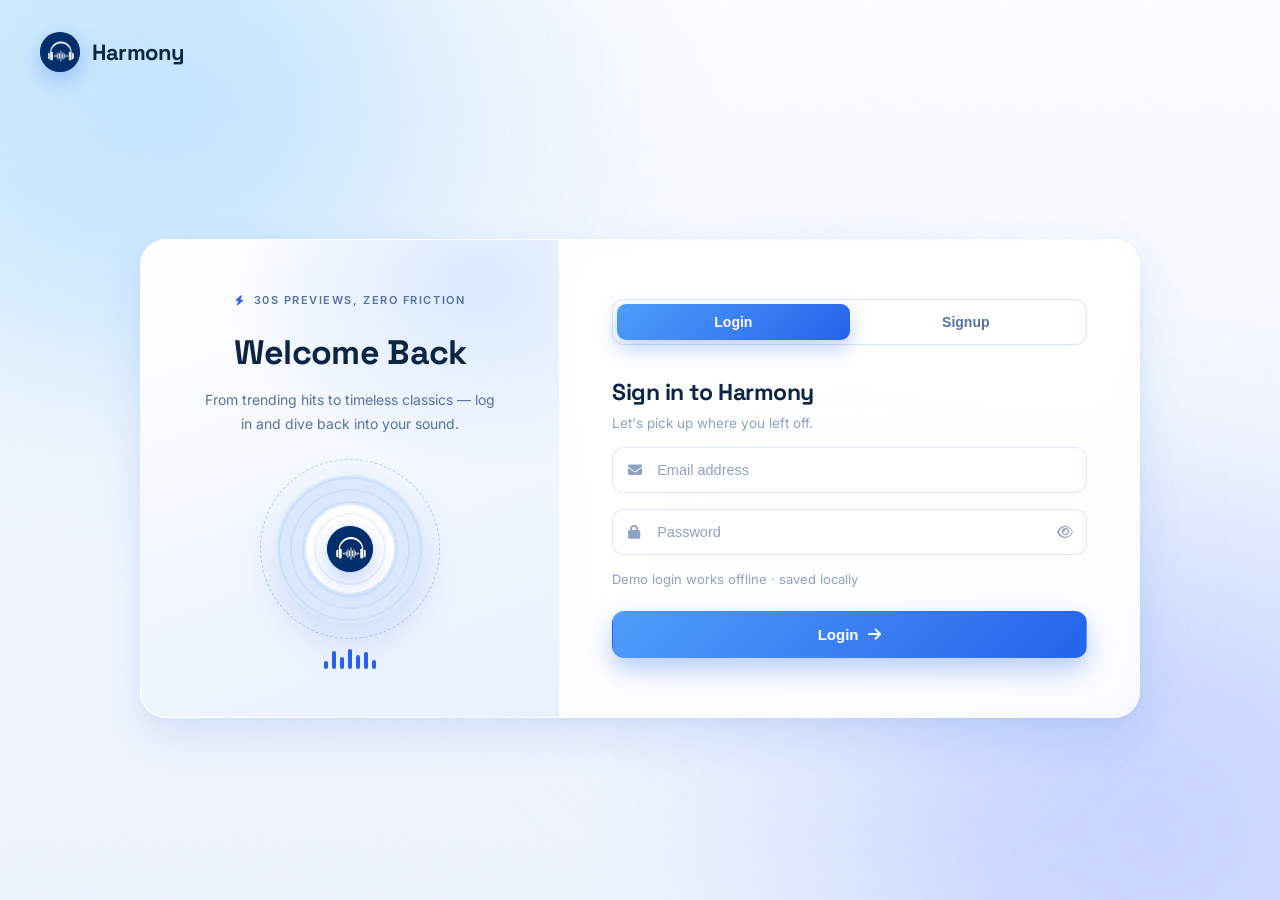
==== commit f6afa1ce: "Add zoom hover effects, custom logo/favicon, polish responsive UI" ====
--- a/home.html
+++ b/home.html
@@ -8,7 +8,8 @@
 
     <title>Harmony</title>
 
-    <link rel="icon" type="image/svg+xml" href="images/favicon.svg">
+    <link rel="icon" type="image/x-icon" href="images/favicon.ico?v=2">
+    <link rel="icon" type="image/png" href="images/favicon.png?v=2">
 
     <link rel="stylesheet" href="css/home.css">
 
@@ -41,7 +42,7 @@
         <div class="logo">
 
             <span class="logo-mark">
-                <i class="fa-solid fa-headphones"></i>
+                <img src="images/logo.jpg" alt="Harmony logo">
             </span>
 
             <span class="logo-name">Harmony</span>
@@ -339,9 +340,7 @@
     <div id="loader" class="loader" role="status" aria-label="Loading">
 
         <div class="loader-disc">
-
-            <i class="fa-solid fa-headphones"></i>
-
+            <img src="images/logo.jpg" alt="Harmony logo">
         </div>
 
         <p>Tuning in…</p>
--- a/css/home.css
+++ b/css/home.css
@@ -203,6 +203,14 @@
     background: var(--grad-blue);
     font-size: 17px;
     box-shadow: 0 8px 20px rgba(37, 99, 235, 0.3);
+}
+
+.logo-mark img {
+    width: 100%;
+    height: 100%;
+    object-fit: cover;
+    border-radius: 50%;
+    display: block;
 }
 
 .logo-name {
@@ -552,7 +560,7 @@
 }
 
 .hero-card:hover {
-    transform: translateY(-6px);
+    transform: translateY(-6px) scale(1.02);
     border-color: rgba(37, 99, 235, 0.4);
     box-shadow: var(--shadow-hover);
 }
@@ -570,6 +578,11 @@
     height: 100%;
     object-fit: cover;
     display: block;
+    transition: transform .5s var(--ease);
+}
+
+.hero-card:hover .hc-art img {
+    transform: scale(1.09);
 }
 
 .hero-card .hc-art::after {
@@ -774,9 +787,9 @@
 }
 
 .song-card:hover {
-    transform: translateY(-4px);
+    transform: translateY(-5px) scale(1.02);
     background: var(--glass-strong);
-    border-color: rgba(255, 255, 255, 0.95);
+    border-color: rgba(37, 99, 235, 0.35);
     box-shadow: var(--shadow-hover);
 }
 
@@ -813,11 +826,11 @@
 }
 
 .song-card:hover img {
-    transform: scale(1.05);
+    transform: scale(1.09);
 }
 
 .song-card.is-playing img {
-    transform: scale(1.05);
+    transform: scale(1.06);
 }
 
 .song-card .art-box::after {
@@ -987,9 +1000,9 @@
 
 .chart-card:hover,
 .chart-card:focus-visible {
-    transform: translateY(-6px);
-    filter: brightness(1.06);
-    box-shadow: 0 30px 64px rgba(45, 95, 210, 0.3);
+    transform: translateY(-7px) scale(1.02);
+    filter: brightness(1.08) saturate(1.1);
+    box-shadow: 0 30px 64px rgba(45, 95, 210, 0.32);
     outline: none;
 }
 
@@ -1122,11 +1135,13 @@
     padding: 10px 12px;
     border-radius: var(--radius-sm);
     cursor: pointer;
-    transition: background .25s var(--ease);
+    transition: transform .28s var(--ease), background .28s var(--ease), box-shadow .28s var(--ease);
 }
 
 .chart-row:hover {
     background: var(--glass-tint);
+    transform: translateX(5px);
+    box-shadow: 0 8px 20px rgba(45, 95, 210, 0.1);
 }
 
 .chart-row.is-playing {
@@ -1296,7 +1311,7 @@
     color: var(--accent-deep);
     border-color: rgba(37, 99, 235, 0.45);
     background: rgba(59, 130, 246, 0.1);
-    transform: translateY(-3px);
+    transform: translateY(-3px) scale(1.04);
 }
 
 .suggestion-chip:active {
@@ -1544,6 +1559,14 @@
     background: var(--grad-blue);
     box-shadow: 0 14px 32px rgba(37, 99, 235, 0.3);
     animation: loaderBounce 1.1s ease-in-out infinite;
+}
+
+.loader-disc img {
+    width: 100%;
+    height: 100%;
+    object-fit: cover;
+    border-radius: 50%;
+    display: block;
 }
 
 .loader p {
